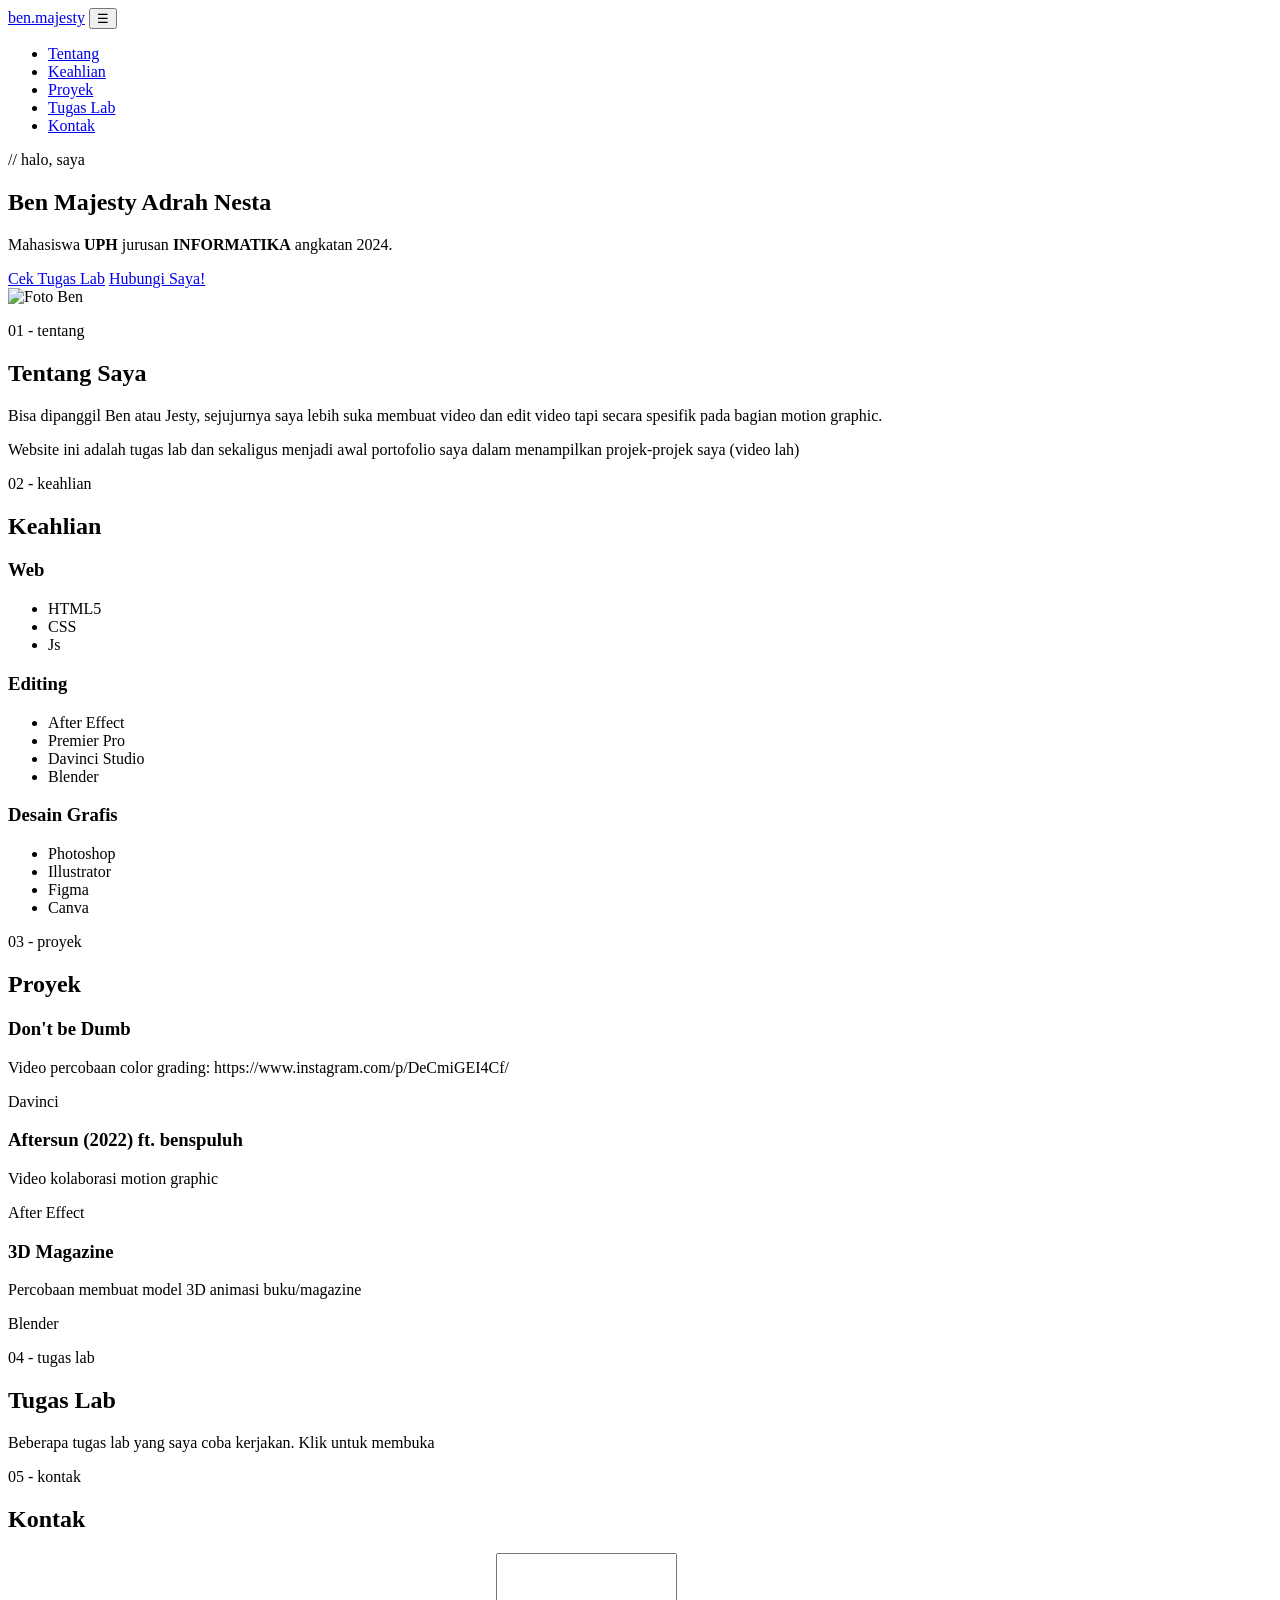
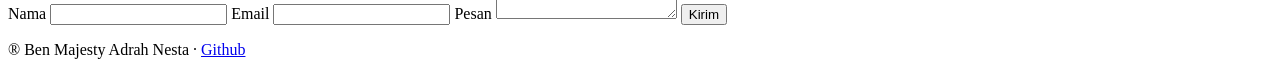
==== index.html @ 8f8f3367 "add scriptjs" ====
<!DOCTYPE html>
<html lang="id">
<head>
    <meta charset="UTF-8">
    <meta name="viewport" content="width=device-width, initial-scale=1.0">
    <title>Ben Majesty - Portofolio</title>
    <link rel="stylesheet" href"style.css">
</head>
<body>

    <header class="header">
        <a href="#beranda" class="logo">ben<span>.majesty</span></a>
        <button class="menu-btn" id="menuBtn" aria-label="Buka menu">&#9776</button>

        <nav>
            <ul class="nav-links" id="navLinks">
                <li><a href="#tentang">Tentang</a></li>
                <li><a href="#keahlian">Keahlian</a></li>
                <li><a href="#proyek">Proyek</a></li>
                <li><a href="#lab">Tugas Lab</a></li>
                <li><a href="#kontak">Kontak</a></li>
            </ul>
        </nav>
    </header>

    <main>
        <section id="beranda" class="hero">
            <div class="hero-text">
                <p class="label">// halo, saya</p>
                <h1>Ben Majesty Adrah Nesta</h1>
                <p class="tagline">
                    Mahasiswa <strong>UPH</strong> jurusan <strong>INFORMATIKA</strong> angkatan 2024.
                </p>
                <div class="hero-buttons">
                    <a href="#lab" class="btn btn-utama">Cek Tugas Lab</a>
                    <a href="#kontak" class="btn btn-garis">Hubungi Saya!</a>
                </div>
            </div>
            <img src="img/foto.jpg" alt="Foto Ben" class="hero-foto">
        </section>

        <section id="tentang" class="section">
            <p class="label">01 - tentang</p>
            <h2>Tentang Saya</h2>
            <p>
                Bisa dipanggil Ben atau Jesty, sejujurnya saya lebih suka membuat video dan edit video tapi secara spesifik pada bagian motion graphic.
            </p>
            <p>
                Website ini adalah tugas lab dan sekaligus menjadi awal portofolio saya dalam menampilkan projek-projek saya (video lah)
            </p>
        </section>

        <section id="keahlian" class="section">
            <p class="label">02 - keahlian</p>
            <h2>Keahlian</h2>
            <div class="skill-grid">
                <article class="skill-card">
                    <h3>Web</h3>
                    <ul>
                        <li>HTML5</li>
                        <li>CSS</li>
                        <li>Js</li>
                    </ul>
                </article>
                <article class="skill-card">
                    <h3>Editing</h3>
                    <ul>
                        <li>After Effect</li>
                        <li>Premier Pro</li>
                        <li>Davinci Studio</li>
                        <li>Blender</li>
                    </ul>
                </article>
                <article class="skill-card">
                    <h3>Desain Grafis</h3>
                    <ul>
                        <li>Photoshop</li>
                        <li>Illustrator</li>
                        <li>Figma</li>
                        <li>Canva</li>
                    </ul>
                </article>
        </section>

        <section id="proyek" class="section">
            <p class="label">03 - proyek</p>
            <h2>Proyek</h2>
            <div class="proyek-list">
                <article class="proyek">
                    <h3>Don't be Dumb</h3>
                    <p>Video percobaan color grading: https://www.instagram.com/p/DeCmiGEI4Cf/</p>
                    <span class="tag">Davinci</span>
                </article>
                <article>
                    <h3>Aftersun (2022) ft. benspuluh</h3>
                    <p>Video kolaborasi motion graphic</p>
                    <span class="tag">After Effect</span>
                </article>
                <article class="proyek">
                    <h3>3D Magazine</h3>
                    <p>Percobaan membuat model 3D animasi buku/magazine</p>
                    <span class="tag">Blender</span>
                </article>
            </div>
        </section>

        <section id="lab" class="section">
            <p class="label">04 - tugas lab</p>
            <h2>Tugas Lab</h2>
            <p>Beberapa tugas lab yang saya coba kerjakan. Klik untuk membuka</p>
            <div class="lab-grid" id="labGrid"></div>
        </section>

        <section id="kontak" class="section">
            <p class="label">05 - kontak</p>
            <h2>Kontak</h2>
            <form id="formKontak" class="form">
                <label for="nama">Nama</label>
                <input type="text" id="nama" required minlength="2" maxlength="30">

                <label for="email">Email</label>
                <input type="email" id="email" required>

                <label for="pesan">Pesan</label>
                <textarea id="pesan" rows="4" required></textarea>

                <button type="submit" class="btn btn-utama">Kirim</button>
                <p id="hasilForm" class="hasil-form"></p>
            </form>
        </section>
    </main>

    <footer class="footer">
        <p>® <span id="tahun"></span> Ben Majesty Adrah Nesta · 
            <a href="https://github.com/bspuluh" target="_blank">Github</a></p>
    </footer>

    <script src="script.js"></script>
</body>
</html>
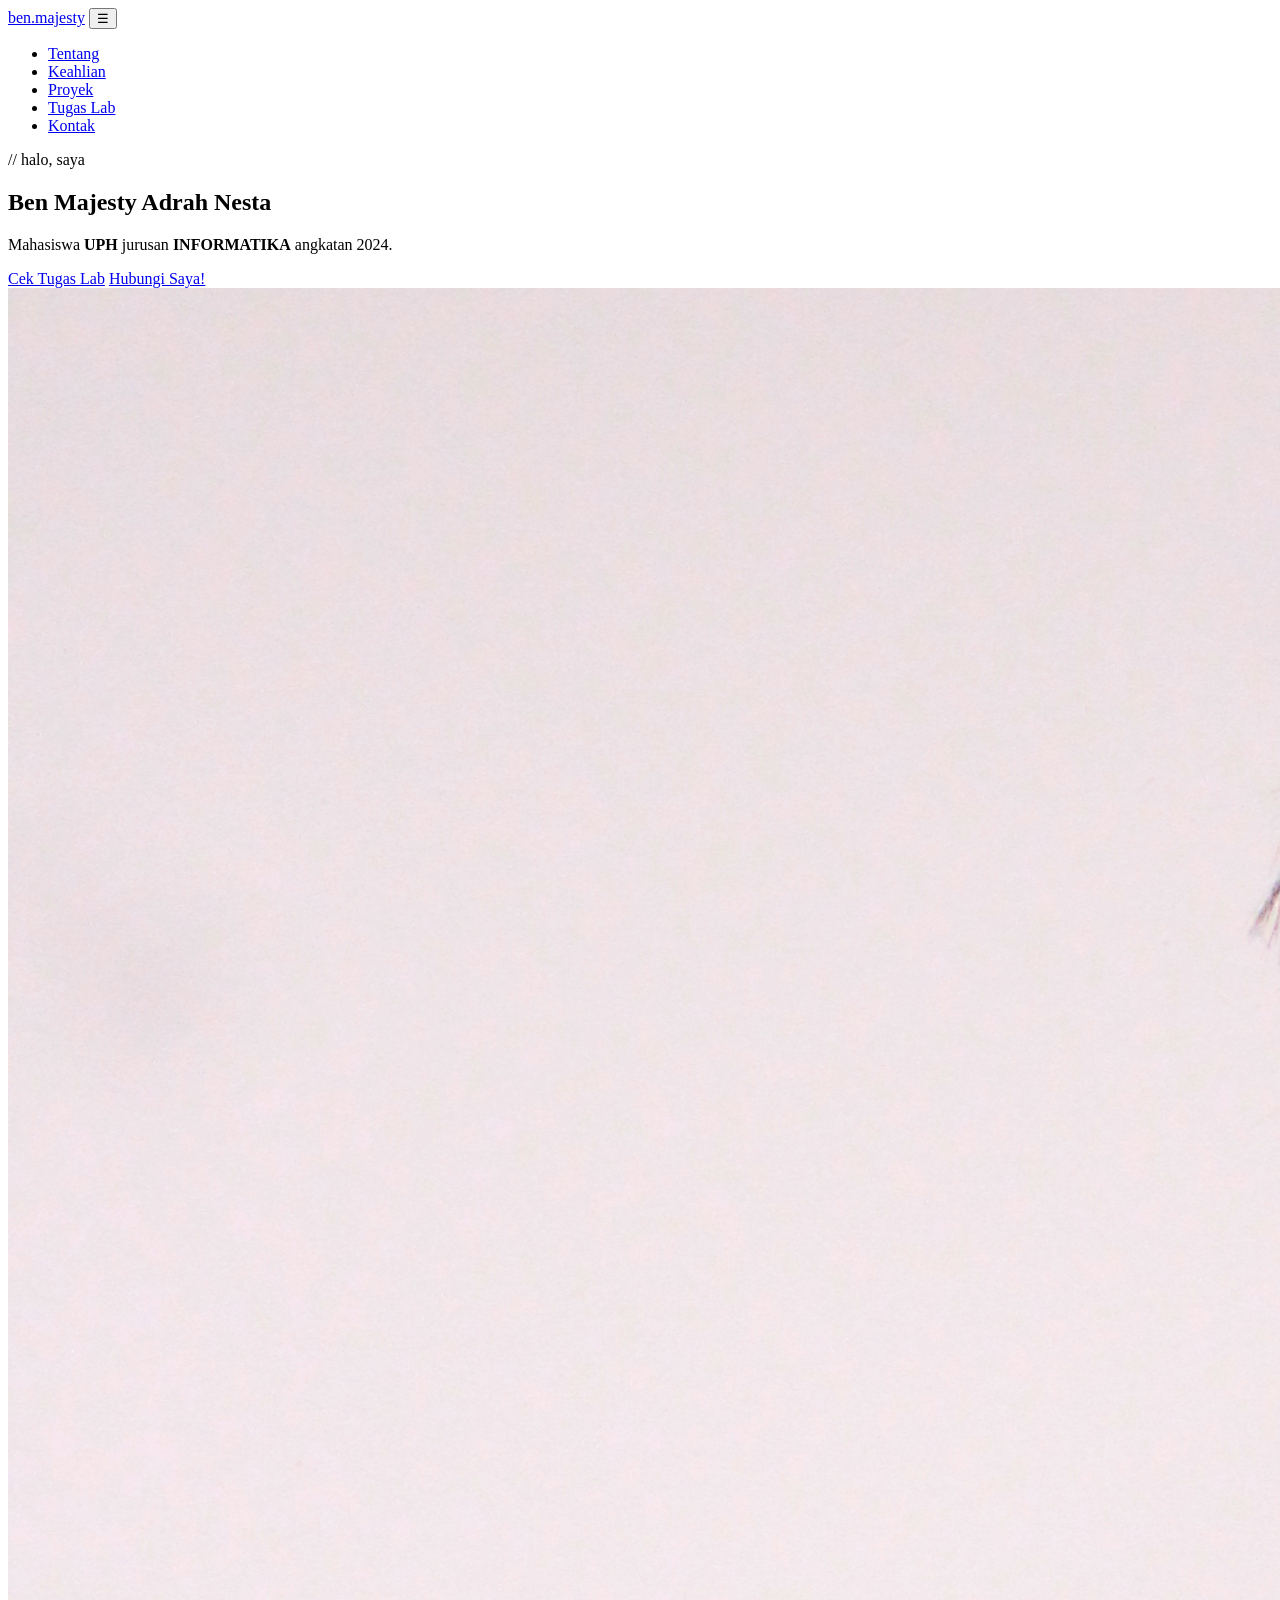
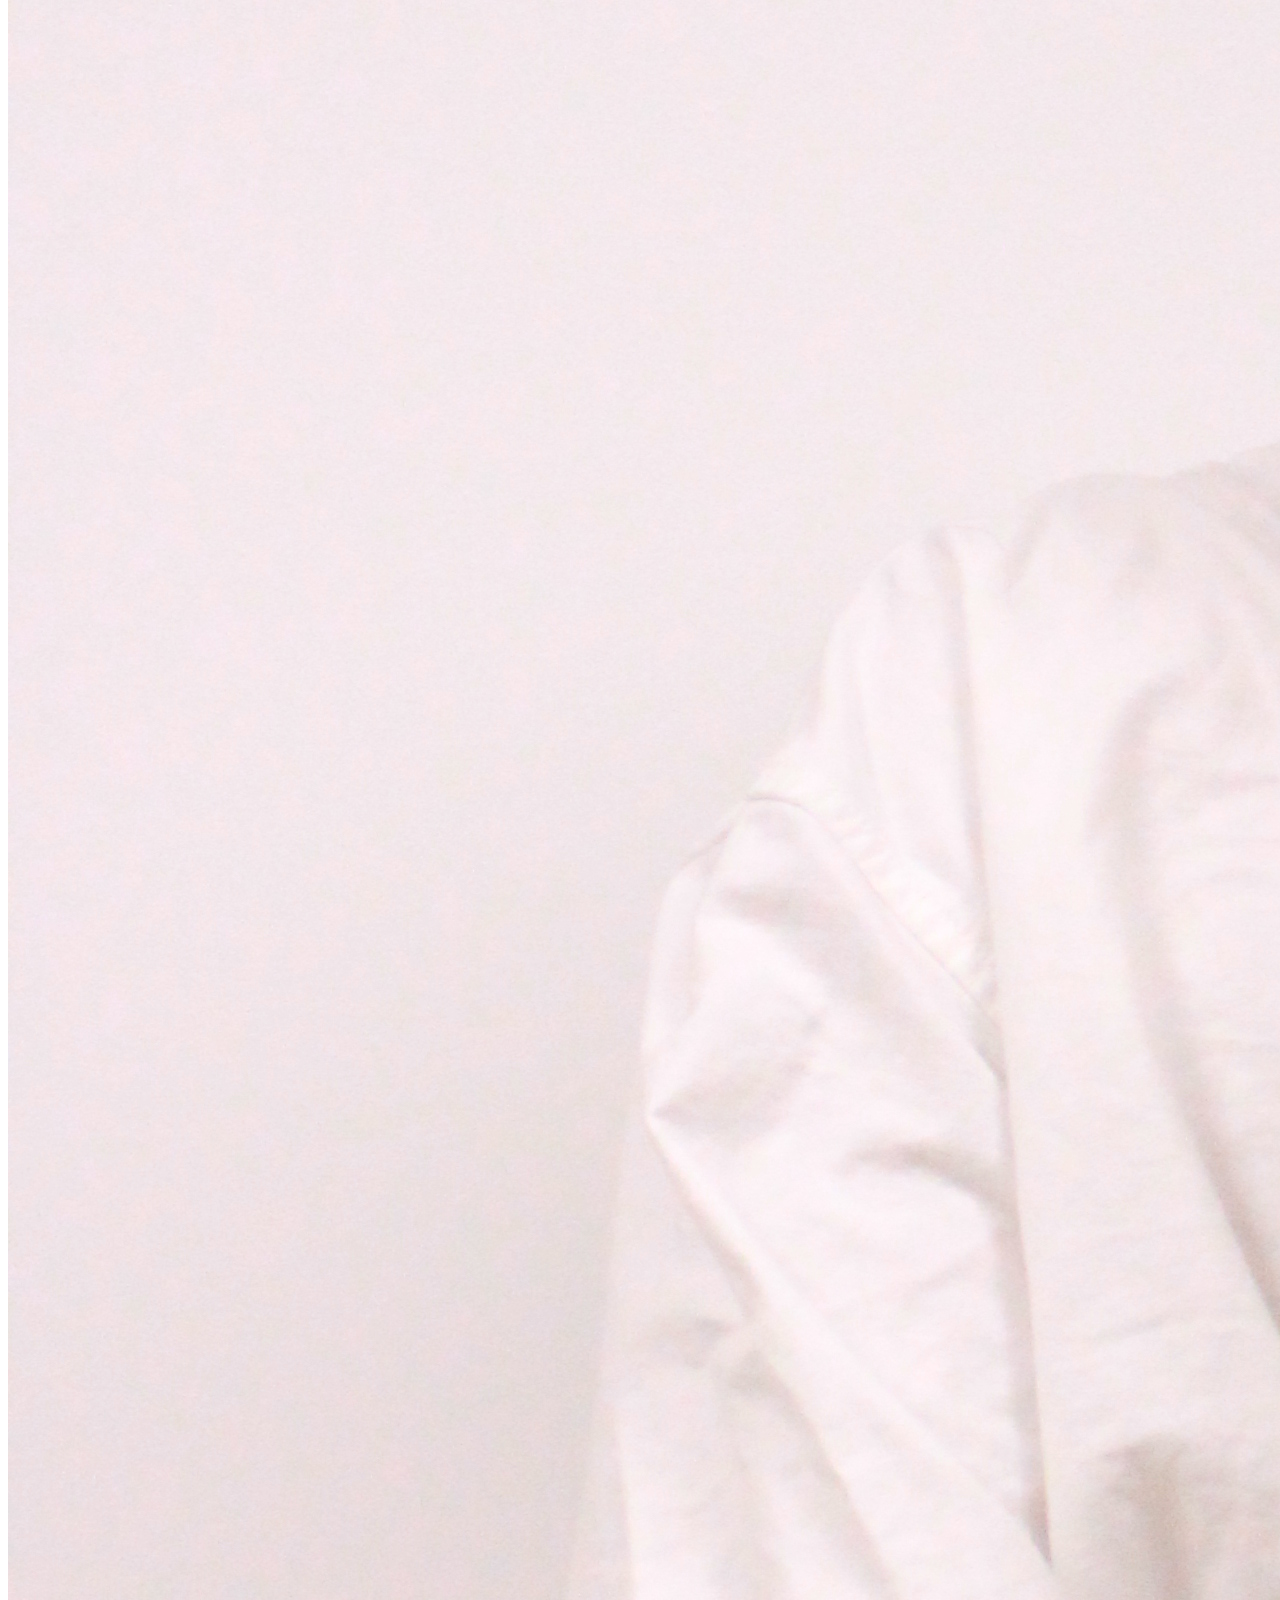
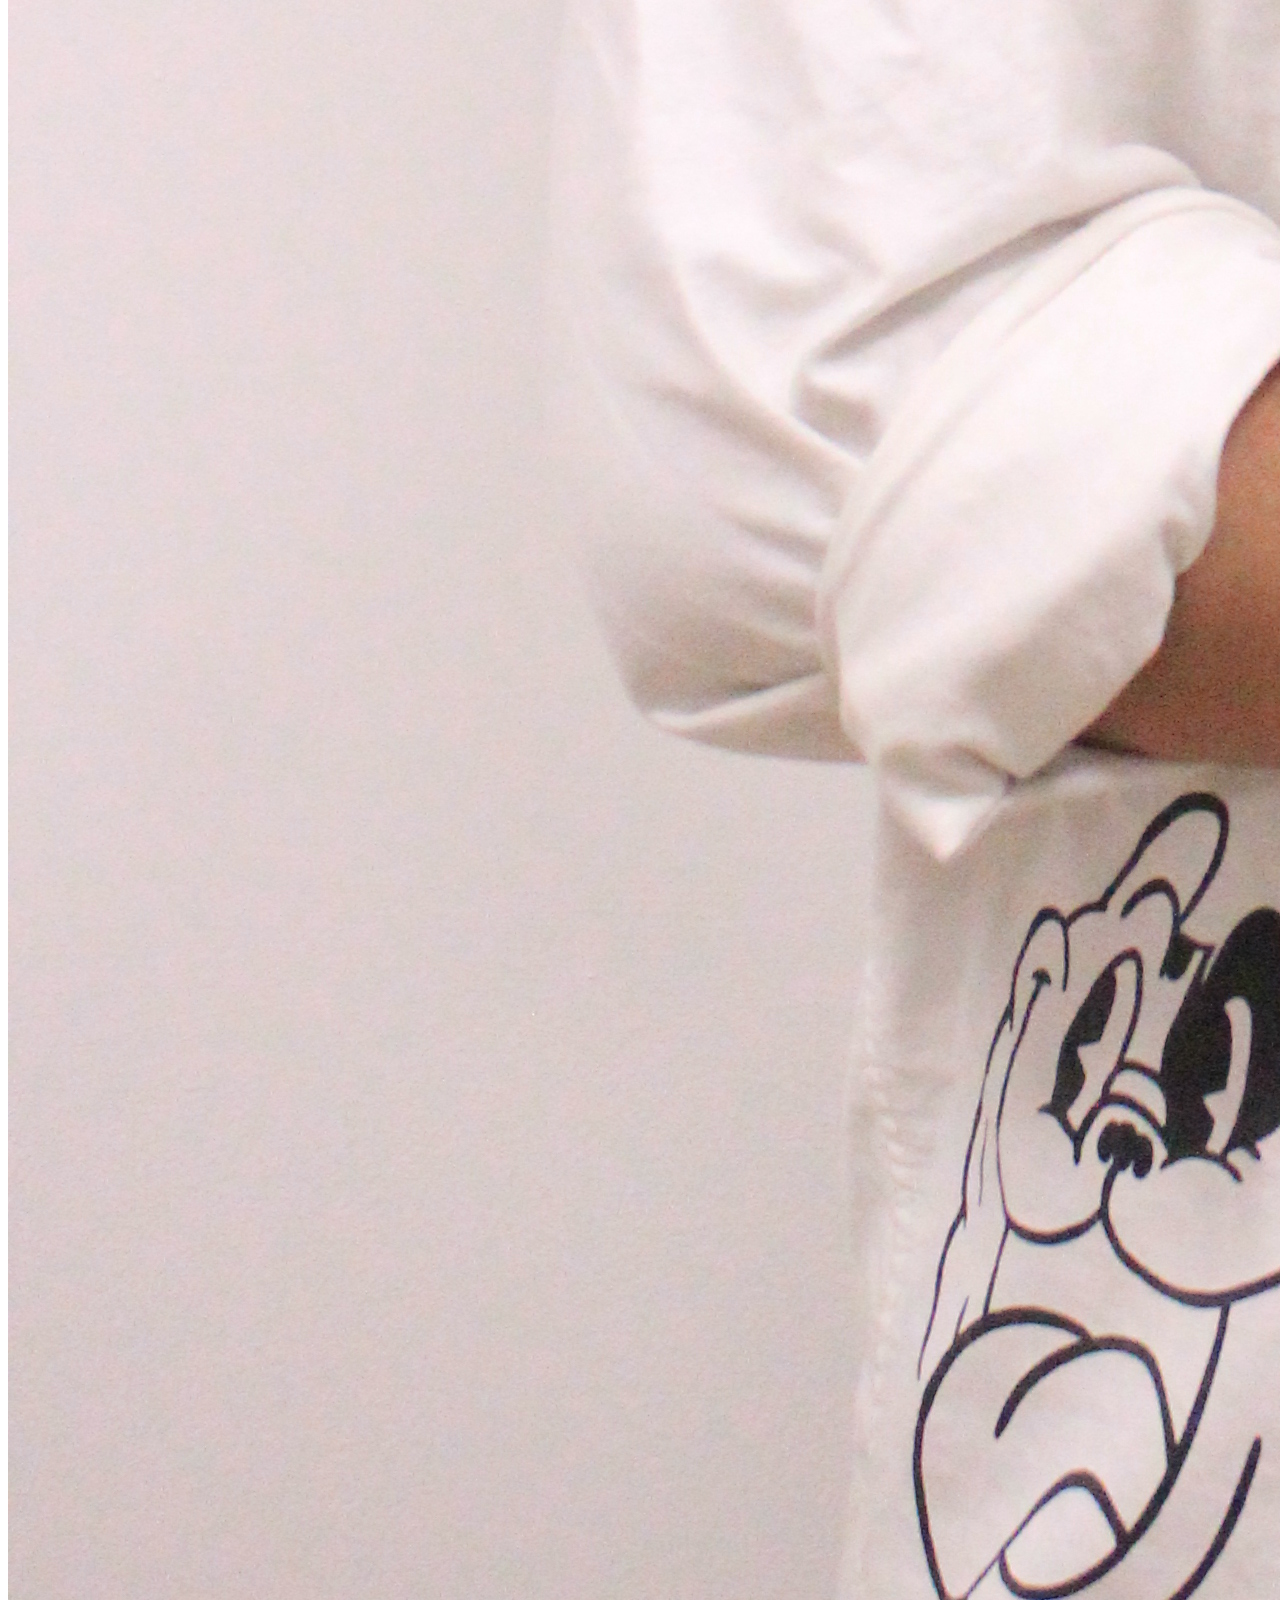
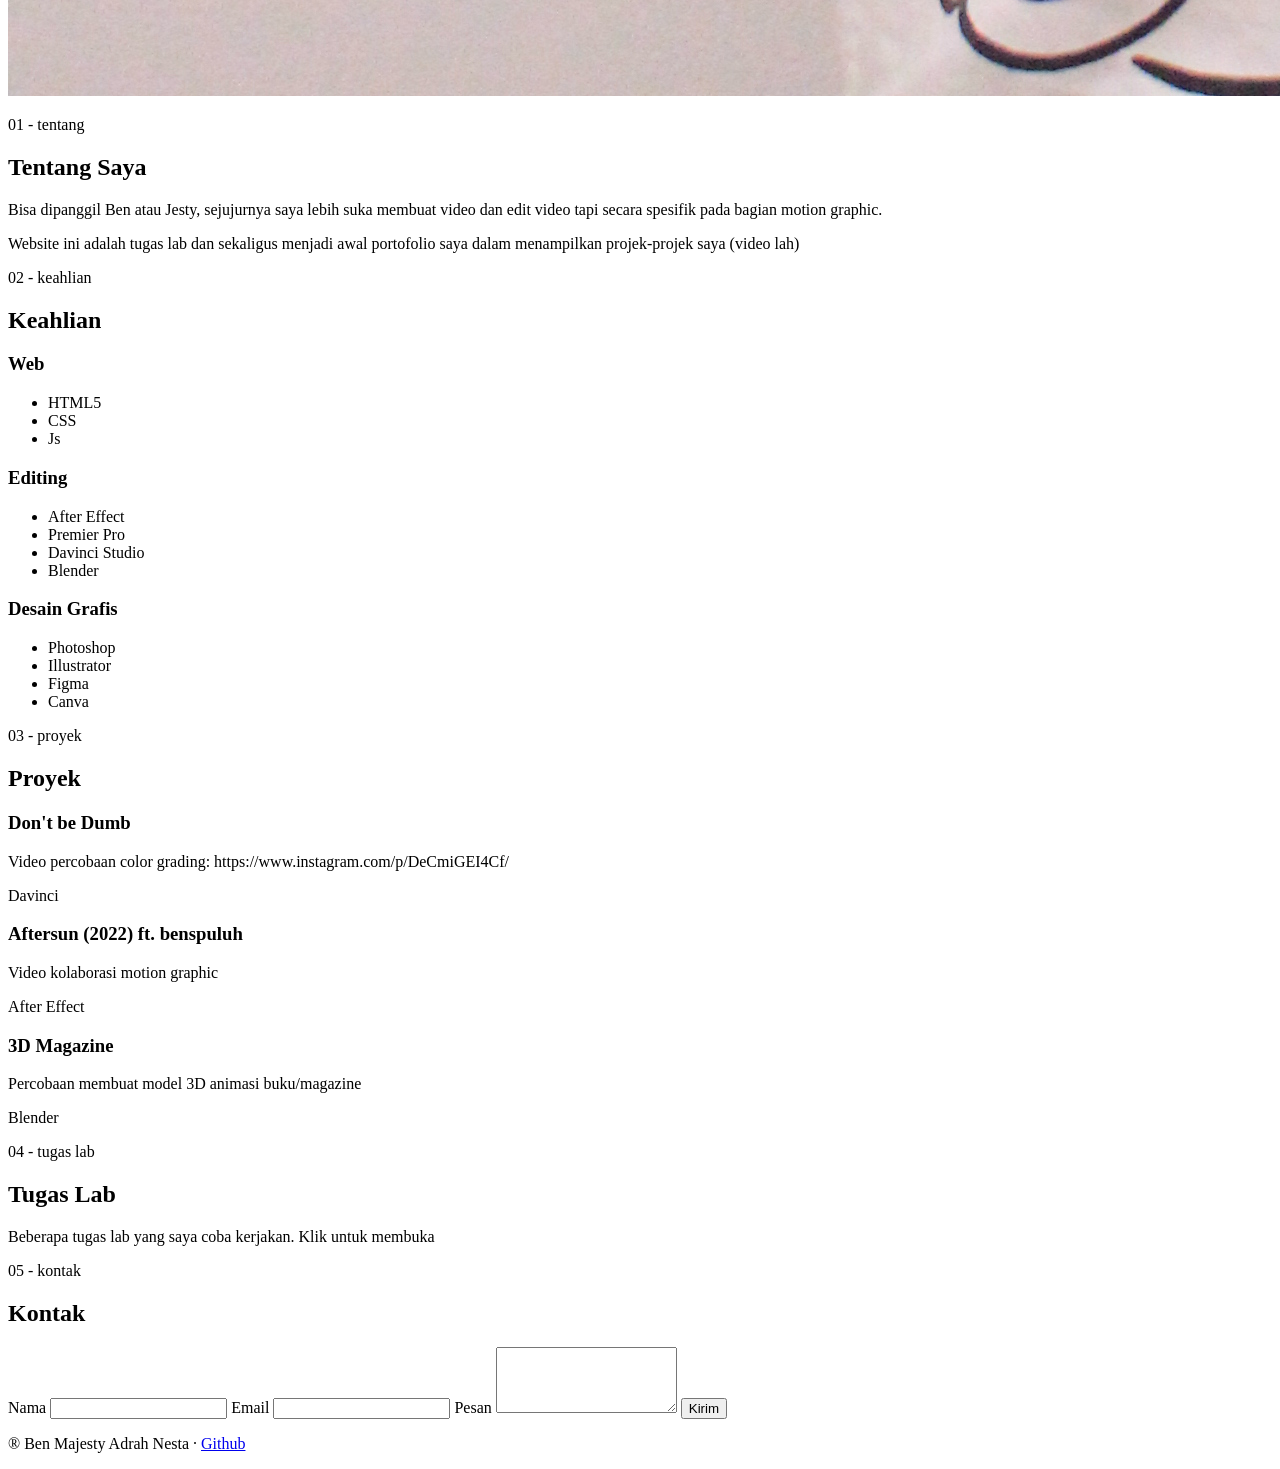
==== commit adf4903b: "add image and labs" ====
--- a/index.html
+++ b/index.html
@@ -36,7 +36,7 @@
                     <a href="#kontak" class="btn btn-garis">Hubungi Saya!</a>
                 </div>
             </div>
-            <img src="img/foto.jpg" alt="Foto Ben" class="hero-foto">
+            <img src="img/foto.JPG" alt="Foto Ben" class="hero-foto">
         </section>
 
         <section id="tentang" class="section">
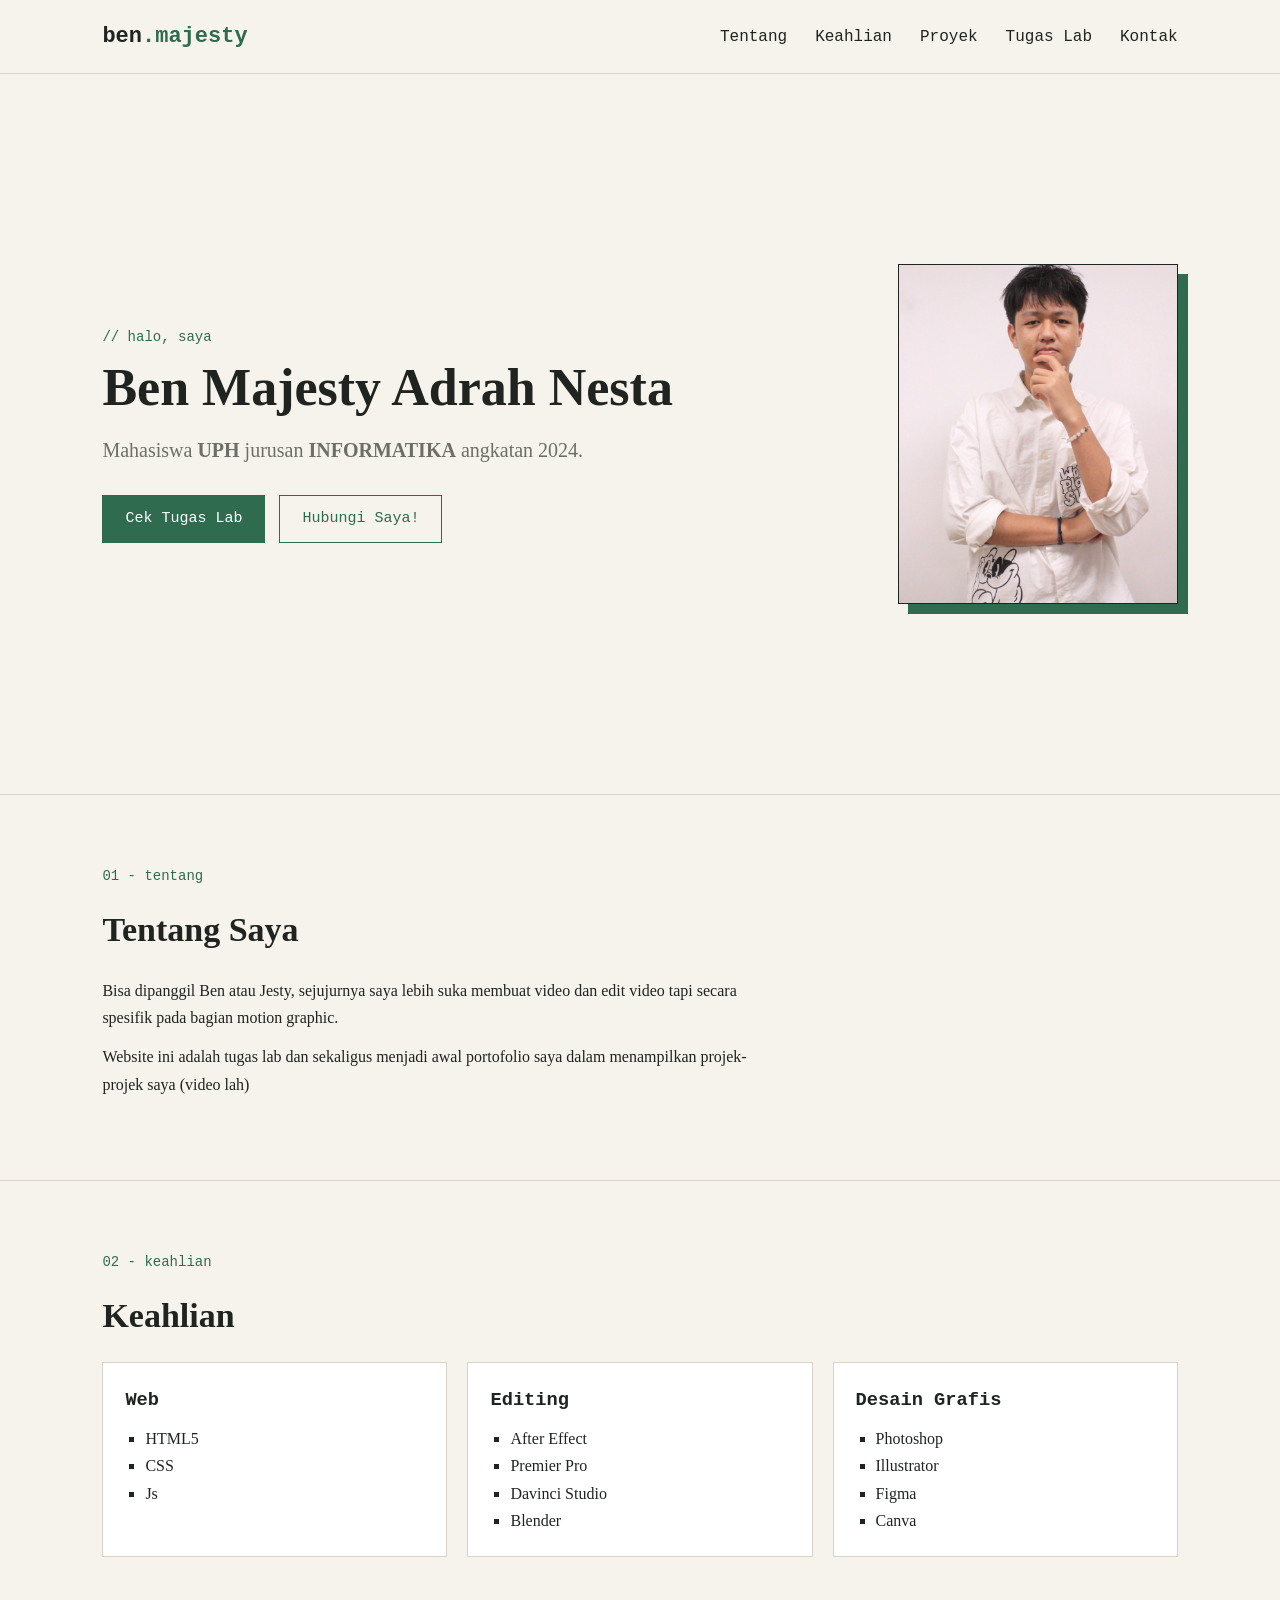
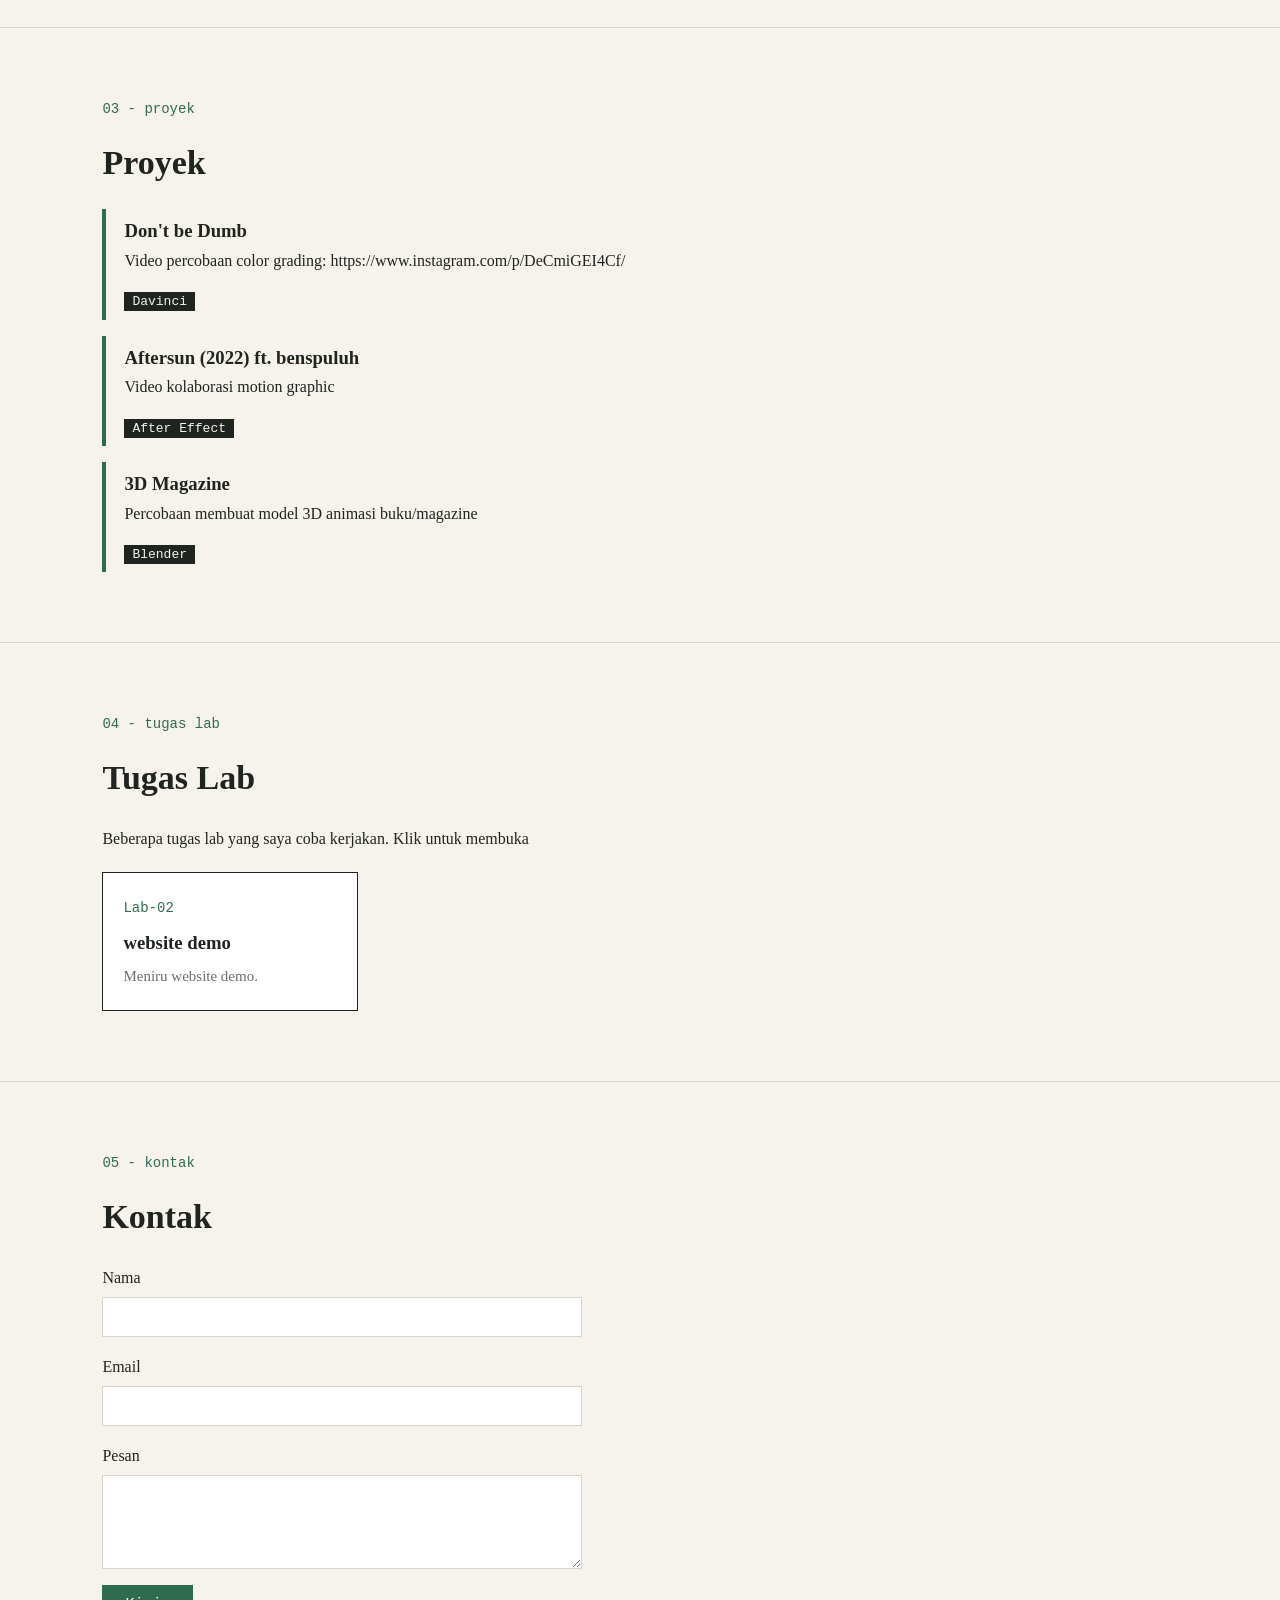
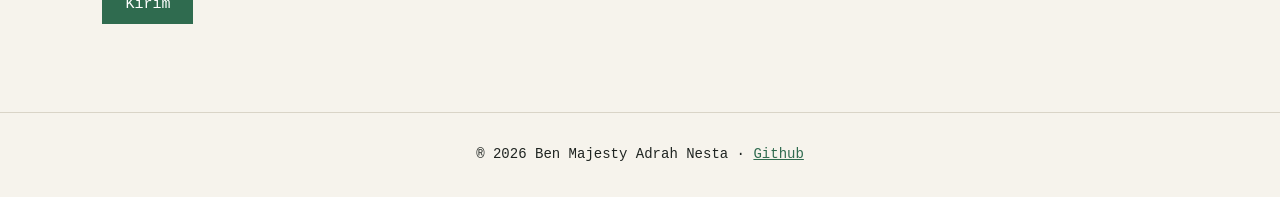
==== commit 18c0ac5b: "fixing code" ====
--- a/index.html
+++ b/index.html
@@ -4,7 +4,7 @@
     <meta charset="UTF-8">
     <meta name="viewport" content="width=device-width, initial-scale=1.0">
     <title>Ben Majesty - Portofolio</title>
-    <link rel="stylesheet" href"style.css">
+    <link rel="stylesheet" href="style.css">
 </head>
 <body>
 
@@ -91,7 +91,7 @@
                     <p>Video percobaan color grading: https://www.instagram.com/p/DeCmiGEI4Cf/</p>
                     <span class="tag">Davinci</span>
                 </article>
-                <article>
+                <article class="proyek">
                     <h3>Aftersun (2022) ft. benspuluh</h3>
                     <p>Video kolaborasi motion graphic</p>
                     <span class="tag">After Effect</span>
--- a/style.css
+++ b/style.css
@@ -0,0 +1,319 @@
+:root {
+    --kertas: #f6f3ec;
+    --tinta: #1f2421;
+    --abu: #6b6f68;
+    --aksen: #2f6b4f;
+    --garis: #d9d4c7;
+}
+
+* {
+    margin: 0;
+    padding: 0;
+    box-sizing: border-box;
+}
+
+html {
+    scroll-behavior: smooth;
+}
+
+body {
+    font-family: Georgia, "Times New Roman", serif;
+    background-color: var(--kertas);
+    color: var(--tinta);
+    line-height: 1.7;
+}
+
+a {
+    color: var(--aksen);
+}
+
+.header {
+    display: flex;
+    justify-content: space-between;
+    align-items: center;
+    padding: 18px 8%;
+    border-bottom: 1px solid var(--garis);
+    background-color: var(--kertas);
+    position: sticky;
+    top: 0;
+    z-index: 10;
+}
+
+.logo {
+    font-family: "Courier New", monospace;
+    font-size: 22px;
+    font-weight: bold;
+    color: var(--tinta);
+    text-decoration: none;
+}
+
+.logo span {
+    color: var(--aksen)
+}
+
+.nav-links {
+    display: flex;
+    gap: 28px;
+    list-style: none;
+}
+
+.nav-links a {
+    font-family: "Courier New", monospace;
+    color: var(--tinta);
+    text-decoration: none;
+}
+
+.menu-btn {
+    display: none;
+    background: none;
+    border: 1px solid var(--tinta);
+    font-size: 20px;
+    padding: 2px 10px;
+    cursor: pointer;
+}
+
+.hero {
+    display: flex;
+    align-items: center;
+    justify-content: space-between;
+    gap: 40px;
+    padding: 80px 8%;
+    min-height: 80vh;
+}
+
+.hero h1 {
+    font-size: 52px;
+    line-height: 1.15;
+    margin: 8px 0 16px;
+}
+
+.tagline {
+    font-size: 20px;
+    color: var(--abu);
+    max-width: 520px;
+}
+
+.hero-foto {
+    width: 280px;
+    height: 340px;
+    object-fit: cover;  
+    border: 1px solid var(--tinta);
+    box-shadow: 10px 10px 0 var(--aksen); 
+    background-color: var(--garis); 
+}
+
+.hero-buttons {
+    display: flex;
+    gap: 14px;
+    margin-top: 28px;
+}
+
+.btn {
+    display: inline-block;
+    padding: 10px 22px;
+    font-family: "Courier New", monospace;
+    font-size: 15px;
+    text-decoration: none;
+    border: 1px solid var(--aksen);
+    cursor: pointer;
+}
+
+.btn-utama {
+    background-color: var(--aksen);
+    color: white;
+}
+
+.btn-garis {
+    background-color: transparent;
+    color: var(--aksen);
+}
+
+.btn:hover {
+    opacity: 0.8;
+}
+
+.section {
+    padding: 70px 8%;
+    border-top: 1px solid var(--garis);
+}
+
+.section h2 {
+    font-size: 34px;
+    margin-bottom: 18px;
+}
+
+.section p {
+    max-width: 680px;
+    margin-bottom: 12px;
+}
+
+.label {
+    font-family: "Courier New", monospace;
+    color: var(--aksen);
+    font-size: 14px;
+}
+
+.skill-grid {
+    display: grid;
+    grid-template-columns: repeat(3, 1fr); 
+    gap: 20px;
+}
+
+.skill-card {
+    border: 1px solid var(--garis);
+    padding: 22px;
+    background-color: white;
+}
+
+.skill-card h3 {
+    font-family: "Courier New", monospace;
+    margin-bottom: 8px;
+}
+
+.skill-card ul {
+    list-style: square;
+    padding-left: 20px;
+}
+
+.proyek-list {
+    display: flex;
+    flex-direction: column; 
+    gap: 16px;
+}
+
+.proyek {
+    border-left: 4px solid var(--aksen);
+    padding: 6px 0 6px 18px;
+}
+
+.tag {
+    font-family: "Courier New", monospace;
+    font-size: 13px;
+    background-color: var(--tinta);
+    color: var(--kertas);
+    padding: 2px 8px;
+}
+
+.lab-grid {
+    display: grid;
+    grid-template-columns: repeat(auto-fill, minmax(220px, 1fr));
+    gap: 18px;
+    margin-top: 20px;
+}
+
+.lab-card {
+    display: block;
+    border: 1px solid var(--tinta);
+    padding: 20px;
+    background-color: white;
+    color: var(--tinta);
+    text-decoration: none;
+    transition: transform 0.2s; 
+}
+
+.lab-card:hover {
+    transform: translate(-4px, -4px);
+    box-shadow: 4px 4px 0 var(--aksen);
+}
+
+.lab-card .nomor {
+    font-family: "Courier New", monospace;
+    color: var(--aksen);
+    font-size: 14px;
+}
+
+.lab-card h3 {
+    margin: 6px 0;
+}
+
+.lab-card p {
+    font-size: 15px;
+    color: var(--abu);
+    margin: 0;
+}
+
+.form {
+    display: flex;
+    flex-direction: column;
+    max-width: 480px;
+    gap: 6px;
+}
+
+.form input,
+.form textarea {
+    font-family: inherit;
+    font-size: 16px;
+    padding: 10px;
+    border: 1px solid var(--garis);
+    background-color: white;
+    margin-bottom: 10px;
+}
+
+.form input:focus,
+.form textarea:focus {
+    outline: 2px solid var(--aksen);
+}
+
+.form button {
+    align-self: flex-start;
+}
+
+.hasil-form {
+    font-family: "Courier New", monospace;
+    color: var(--aksen);
+}
+
+.footer {
+    text-align: center;
+    padding: 30px;
+    border-top: 1px solid var(--garis);
+    font-family: "Courier New", monospace;
+    font-size: 14px;
+}
+
+@media (max-width: 768px) {
+    .menu-btn {
+        display: block;
+        margin-left: auto; 
+    }
+
+    .nav-links {
+        display: none;            
+        position: absolute;
+        top: 100%;
+        left: 0;
+        right: 0;
+        flex-direction: column;
+        gap: 0;
+        background-color: var(--kertas);
+        border-bottom: 1px solid var(--garis);
+    }
+
+    .nav-links a {
+        display: block;
+        padding: 12px 8%;
+    }
+
+    .nav-links.buka {
+        display: flex;
+    }
+
+    .hero {
+        flex-direction: column-reverse; 
+        padding-top: 40px;
+        text-align: center;
+    }
+
+    .hero h1 {
+        font-size: 36px;
+    }
+
+    .hero-buttons {
+        justify-content: center;
+        flex-wrap: wrap;
+    }
+
+    .skill-grid {
+        grid-template-columns: 1fr; 
+    }
+}
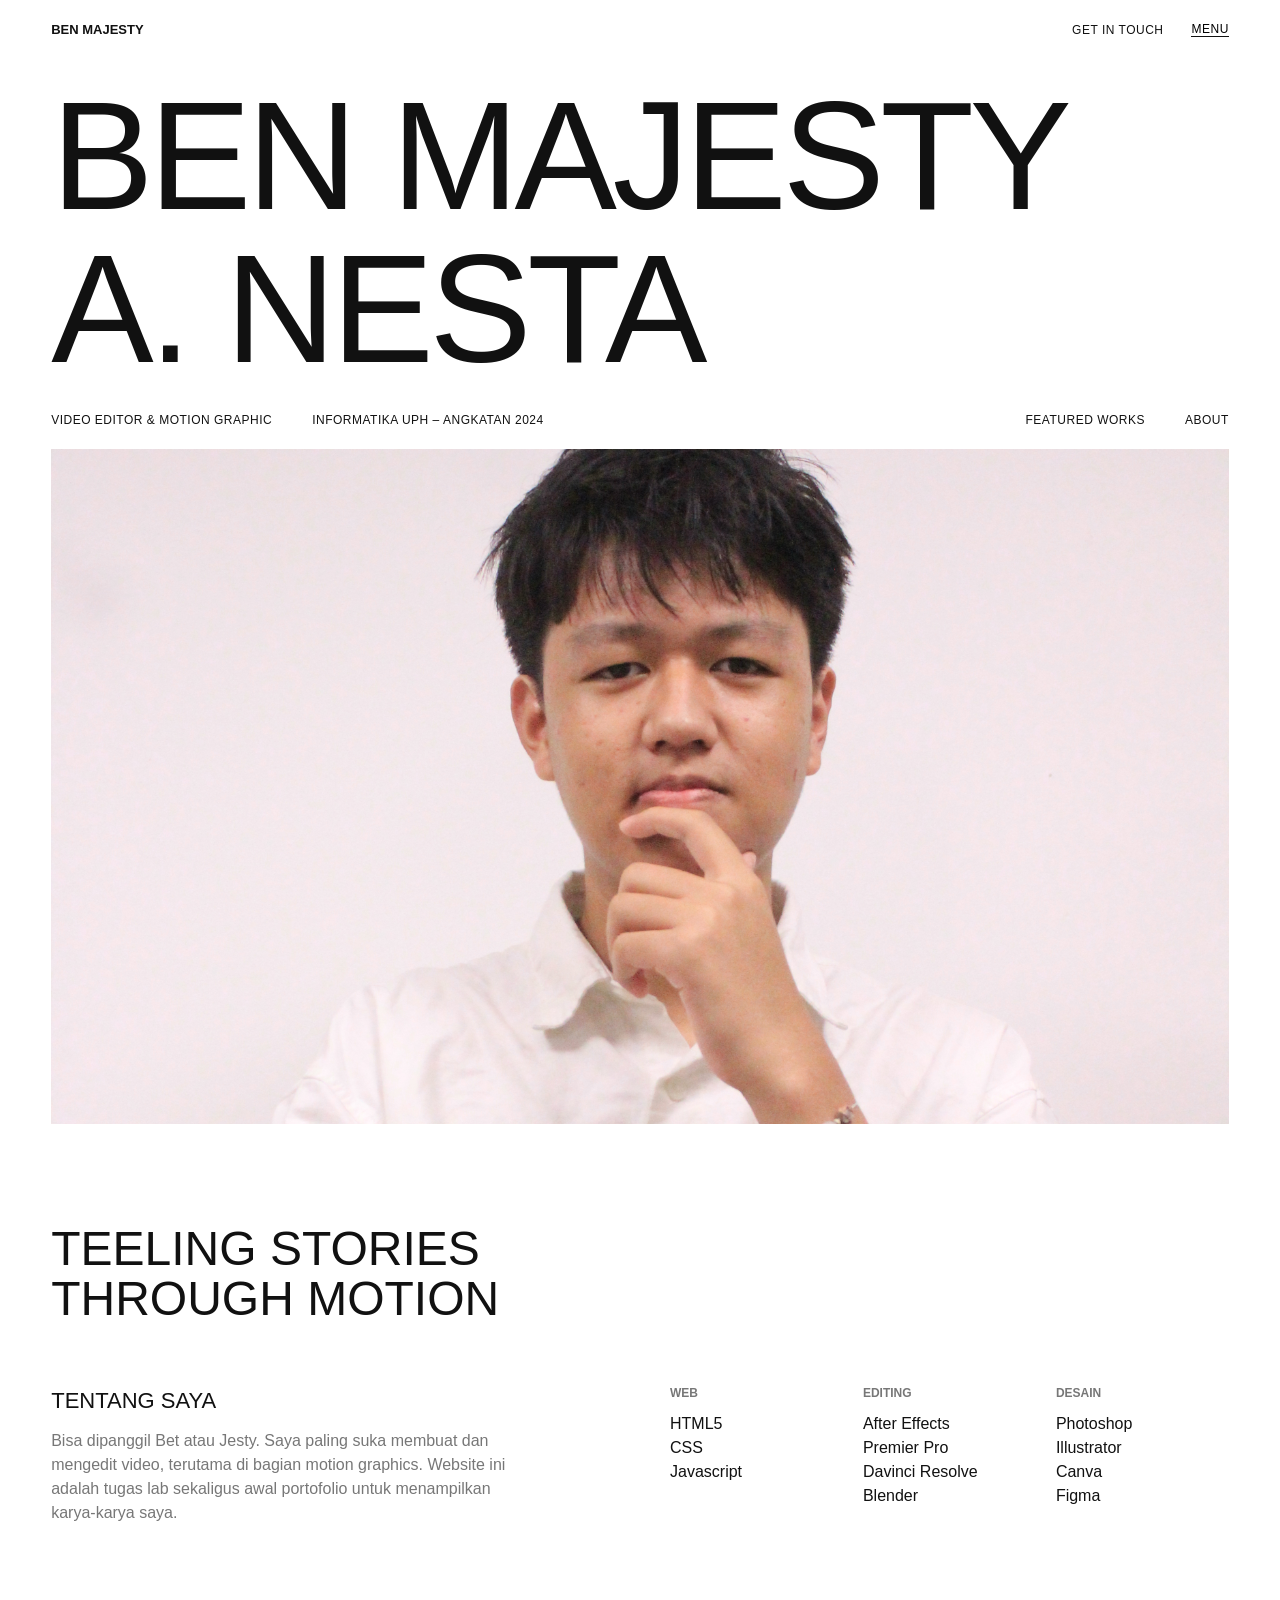
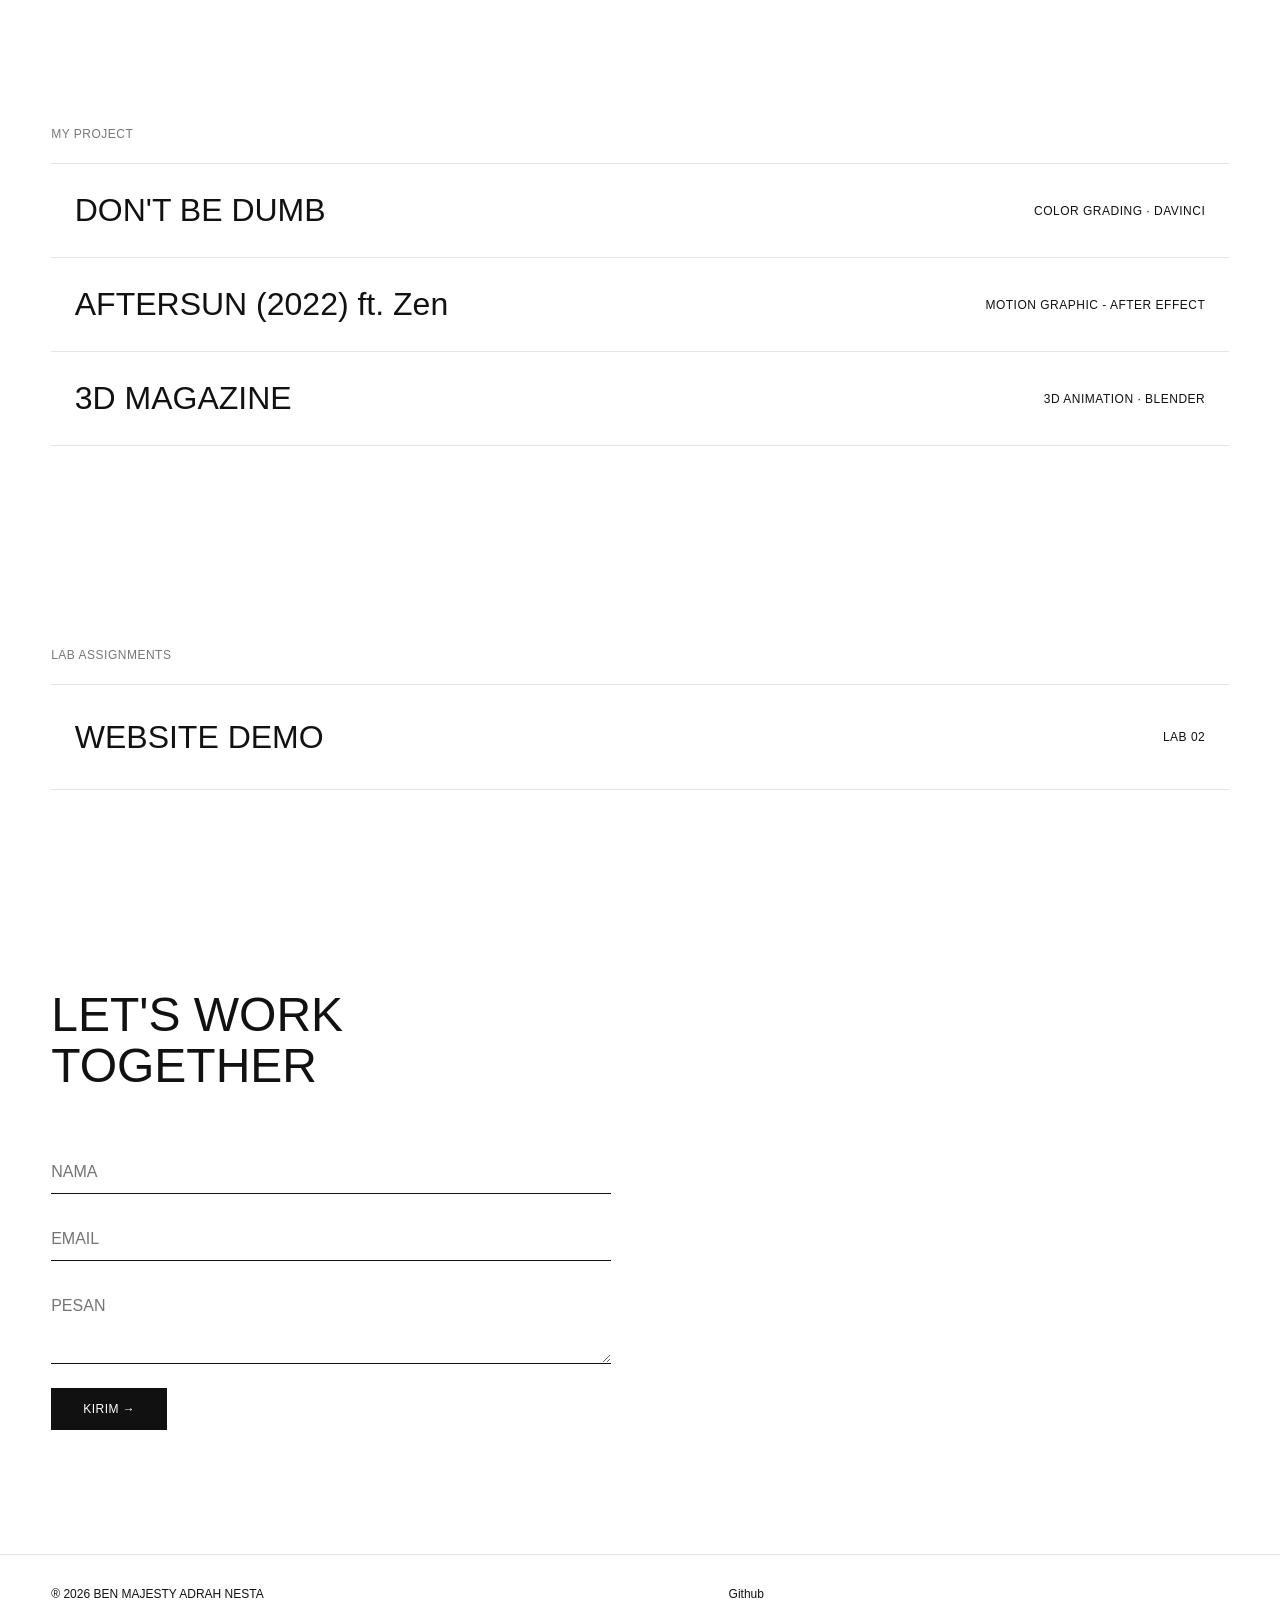
==== commit 1549e821: "ui change, add video" ====
--- a/index.html
+++ b/index.html
@@ -9,129 +9,136 @@
 <body>
 
     <header class="header">
-        <a href="#beranda" class="logo">ben<span>.majesty</span></a>
-        <button class="menu-btn" id="menuBtn" aria-label="Buka menu">&#9776</button>
+        <a href="#beranda" class="logo">BEN MAJESTY</a>
+        <div class="header-kanan">
+            <a href="#kontak" class="link-kecil">GET IN TOUCH</a>
+            <button class="menu-btn" id="menuBtn">MENU</button>
+        </div>
+    </header>
 
-        <nav>
+    <nav class="menu-overlay" id="navLinks">
             <ul class="nav-links" id="navLinks">
-                <li><a href="#tentang">Tentang</a></li>
-                <li><a href="#keahlian">Keahlian</a></li>
-                <li><a href="#proyek">Proyek</a></li>
-                <li><a href="#lab">Tugas Lab</a></li>
-                <li><a href="#kontak">Kontak</a></li>
+                <li><a href="#beranda"><span>01</span>HOME</a></li>
+                <li><a href="#tentang"><span>02</span>ABOUT</a></li>
+                <li><a href="#proyek"><span>03</span>WORKS</a></li>
+                <li><a href="#lab"><span>04</span>LAB</a></li>
+                <li><a href="#kontak"><span>05</span>CONTACT</a></li>
             </ul>
-        </nav>
-    </header>
+    </nav>
 
     <main>
         <section id="beranda" class="hero">
-            <div class="hero-text">
-                <p class="label">// halo, saya</p>
-                <h1>Ben Majesty Adrah Nesta</h1>
-                <p class="tagline">
-                    Mahasiswa <strong>UPH</strong> jurusan <strong>INFORMATIKA</strong> angkatan 2024.
-                </p>
-                <div class="hero-buttons">
-                    <a href="#lab" class="btn btn-utama">Cek Tugas Lab</a>
-                    <a href="#kontak" class="btn btn-garis">Hubungi Saya!</a>
-                </div>
+            <h1>BEN MAJESTY A. NESTA</h1>
+            <div class="hero-info">
+                    <p>VIDEO EDITOR &amp; MOTION GRAPHIC</p>
+                    <p>INFORMATIKA UPH – ANGKATAN 2024</p>
+                    <a href="#proyek">FEATURED WORKS</a>
+                    <a href="#tentang">ABOUT</a>
             </div>
             <img src="img/foto.JPG" alt="Foto Ben" class="hero-foto">
         </section>
 
         <section id="tentang" class="section">
-            <p class="label">01 - tentang</p>
-            <h2>Tentang Saya</h2>
-            <p>
-                Bisa dipanggil Ben atau Jesty, sejujurnya saya lebih suka membuat video dan edit video tapi secara spesifik pada bagian motion graphic.
-            </p>
-            <p>
-                Website ini adalah tugas lab dan sekaligus menjadi awal portofolio saya dalam menampilkan projek-projek saya (video lah)
-            </p>
-        </section>
-
-        <section id="keahlian" class="section">
-            <p class="label">02 - keahlian</p>
-            <h2>Keahlian</h2>
-            <div class="skill-grid">
-                <article class="skill-card">
-                    <h3>Web</h3>
-                    <ul>
+            <h2 class="judul-besar">TEELING STORIES<br> THROUGH MOTION</h2>
+            <div class="tentang-isi">
+                <div class="tentang-teks">
+                    <h3>TENTANG SAYA</h3>
+                    <p>
+                        Bisa dipanggil Bet atau Jesty. Saya paling suka membuat dan mengedit video,
+                        terutama di bagian motion graphics. Website ini adalah tugas lab sekaligus
+                        awal portofolio untuk menampilkan karya-karya saya.
+                    </p>
+                </div>
+                <div class="skill-grid">
+                    <div>
+                        <h4>WEB</h4>
+                        <ul>
                         <li>HTML5</li>
                         <li>CSS</li>
-                        <li>Js</li>
-                    </ul>
-                </article>
-                <article class="skill-card">
-                    <h3>Editing</h3>
-                    <ul>
-                        <li>After Effect</li>
+                        <li>Javascript</li>
+                        </ul>
+                    </div>
+                    <div>
+                        <h4>EDITING</h4>
+                        <ul>
+                        <li>After Effects</li>
                         <li>Premier Pro</li>
-                        <li>Davinci Studio</li>
+                        <li>Davinci Resolve</li>
                         <li>Blender</li>
-                    </ul>
-                </article>
-                <article class="skill-card">
-                    <h3>Desain Grafis</h3>
+                        </ul>
+                    </div>
+                    <div>
+                    <h4>DESAIN</h4>
                     <ul>
                         <li>Photoshop</li>
                         <li>Illustrator</li>
+                        <li>Canva</li>
                         <li>Figma</li>
-                        <li>Canva</li>
                     </ul>
-                </article>
-        </section>
+                </div>
+            </div>
+        </div>
+    </section>
 
-        <section id="proyek" class="section">
-            <p class="label">03 - proyek</p>
-            <h2>Proyek</h2>
-            <div class="proyek-list">
-                <article class="proyek">
-                    <h3>Don't be Dumb</h3>
-                    <p>Video percobaan color grading: https://www.instagram.com/p/DeCmiGEI4Cf/</p>
-                    <span class="tag">Davinci</span>
-                </article>
-                <article class="proyek">
-                    <h3>Aftersun (2022) ft. benspuluh</h3>
-                    <p>Video kolaborasi motion graphic</p>
-                    <span class="tag">After Effect</span>
-                </article>
-                <article class="proyek">
-                    <h3>3D Magazine</h3>
-                    <p>Percobaan membuat model 3D animasi buku/magazine</p>
-                    <span class="tag">Blender</span>
-                </article>
-            </div>
-        </section>
+    <section id="proyek" class="section">
+        <p class="label">MY PROJECT</p>
+
+        <div class="proyek-list">
+            <article class="proyek-item">
+                <button class="proyek-row">
+                        <span class="proyek-nama">DON'T BE DUMB</span>
+                        <span class="proyek-tag">COLOR GRADING · DAVINCI</span>
+                    </button>
+                <div class="proyek-video">
+                    <video src="video/dont-be-dumb.mp4" controls></video>
+                    <p>Video percobaan color grading</p>
+                </div>
+            </article>
+
+            <article class="proyek-item">
+                <button class="proyek-row">
+                        <span class="proyek-nama">AFTERSUN (2022) ft. Zen</span>
+                        <span class="proyek-tag">MOTION GRAPHIC - AFTER EFFECT</span>
+                    </button>
+                <div class="proyek-video">
+                    <video src="video/aftersun.mp4" controls></video>
+                    <p>Video kolaborasi motion graphic ft. zen</p>
+                </div>
+            </article>
+
+            <article class="proyek-item">
+                <button class="proyek-row">
+                    <span class="proyek-nama">3D MAGAZINE</span>
+                    <span class="proyek-tag">3D ANIMATION · BLENDER</span>
+                </button>
+                <div class="proyek-video">
+                    <video src="video/3d-magazine.mp4" controls></video>
+                    <p>Percobaan membuat model 3D animasi buku/majalah.</p>
+                </div>
+            </article>
+        </div>
+    </section>
+
 
         <section id="lab" class="section">
-            <p class="label">04 - tugas lab</p>
-            <h2>Tugas Lab</h2>
-            <p>Beberapa tugas lab yang saya coba kerjakan. Klik untuk membuka</p>
-            <div class="lab-grid" id="labGrid"></div>
+            <p class="label">LAB ASSIGNMENTS</p>
+            <div class="proyek-list" id="labGrid"></div>
         </section>
 
         <section id="kontak" class="section">
-            <p class="label">05 - kontak</p>
-            <h2>Kontak</h2>
+            <h2 class="judul-besar">LET'S WORK<br>TOGETHER</h2>
             <form id="formKontak" class="form">
-                <label for="nama">Nama</label>
-                <input type="text" id="nama" required minlength="2" maxlength="30">
-
-                <label for="email">Email</label>
-                <input type="email" id="email" required>
-
-                <label for="pesan">Pesan</label>
-                <textarea id="pesan" rows="4" required></textarea>
-
-                <button type="submit" class="btn btn-utama">Kirim</button>
+                <input type="text" id="nama" placeholder="NAMA" required minlength="2" maxlength="30">
+                <input type="email" id="email" placeholder="EMAIL" required>
+                <textarea id="pesan" rows="3" placeholder="PESAN" required></textarea>
+                <button type="submit" class="btn">KIRIM →</button>
                 <p id="hasilForm" class="hasil-form"></p>
             </form>
         </section>
     </main>
 
     <footer class="footer">
-        <p>® <span id="tahun"></span> Ben Majesty Adrah Nesta · 
+        <p>® <span id="tahun"></span> BEN MAJESTY ADRAH NESTA</p>
             <a href="https://github.com/bspuluh" target="_blank">Github</a></p>
     </footer>
 
--- a/style.css
+++ b/style.css
@@ -1,9 +1,8 @@
 :root {
-    --kertas: #f6f3ec;
-    --tinta: #1f2421;
-    --abu: #6b6f68;
-    --aksen: #2f6b4f;
-    --garis: #d9d4c7;
+    --putih: #ffffff;
+    --hitam: #111111;
+    --abu: #777777;
+    --garis: #e5e5e5;
 }
 
 * {
@@ -17,303 +16,323 @@
 }
 
 body {
-    font-family: Georgia, "Times New Roman", serif;
-    background-color: var(--kertas);
-    color: var(--tinta);
-    line-height: 1.7;
+    font-family: "Helvetica Neue", Helvetica, Arial, sans-serif;
+    background-color: var(--putih);
+    color: var(--hitam);
+    line-height: 1.5;
 }
 
 a {
-    color: var(--aksen);
+    color: var(--hitam);
+    text-decoration: none;
+}
+
+.link-kecil,
+.label,
+.hero-info p,
+.hero-info a,
+.proyek-tag {
+    font-size: 12px;
+    letter-spacing: 0.5px;
+    text-transform: uppercase;
 }
 
 .header {
     display: flex;
     justify-content: space-between;
     align-items: center;
-    padding: 18px 8%;
-    border-bottom: 1px solid var(--garis);
-    background-color: var(--kertas);
+    padding: 20px 4%;
     position: sticky;
     top: 0;
+    background-color: var(--putih);
+    z-index: 20;
+}
+
+.logo {
+    font-size: 13px;
+    font-weight: bold;
+}
+
+.header-kanan {
+    display: flex;
+    align-items: center;
+    gap: 28px;
+}
+
+.menu-btn {
+    background: none;
+    border: none;
+    font-family: inherit;
+    font-size: 12px;
+    letter-spacing: 0.5px;
+    cursor: pointer;
+    border-bottom: 1px solid var(--hitam);
+}
+
+.menu-overlay {
+    display: none;            
+    position: fixed;         
+    top: 0;
+    left: 0;
+    width: 100%;
+    height: 100vh;
+    background-color: var(--putih);
     z-index: 10;
-}
-
-.logo {
-    font-family: "Courier New", monospace;
+    align-items: center;
+    padding: 0 4%;
+}
+
+.menu-overlay.buka {
+    display: flex;
+}
+
+.nav-links {
+    list-style: none;
+}
+
+.nav-links a {
+    font-size: 64px;
+    font-weight: 500;
+    line-height: 1.15;
+}
+
+.nav-links a span {
+    font-size: 64px;
+    color: var(--garis);     
+    display: inline-block;
+    width: 1.5em;            
+}
+
+.nav-links a:hover {
+    color: var(--abu);
+}
+
+.hero {
+    padding: 20px 4% 0;
+}
+
+.hero h1 {
+    font-size: 12vw;         
+    font-weight: 500;
+    line-height: 1;
+    letter-spacing: -0.03em;
+}
+
+.hero-info {
+    display: flex;
+    gap: 40px;
+    margin: 24px 0 20px;
+}
+
+.hero-info a:first-of-type {
+    margin-left: auto;
+}
+
+.hero-foto {
+    width: 100%;
+    height: 75vh;
+    object-fit: cover;        
+    object-position: center 10%;   
+    display: block;
+}
+
+.section {
+    padding: 100px 4%;
+}
+
+.label {
+    color: var(--abu);
+    margin-bottom: 20px;
+}
+
+.judul-besar {
+    font-size: 48px;
+    font-weight: 500;
+    line-height: 1.05;
+    margin-bottom: 60px;
+}
+
+.tentang-isi {
+    display: grid;
+    grid-template-columns: 1fr 1fr;
+    gap: 60px;
+}
+
+.tentang-teks h3 {
     font-size: 22px;
-    font-weight: bold;
-    color: var(--tinta);
-    text-decoration: none;
-}
-
-.logo span {
-    color: var(--aksen)
-}
-
-.nav-links {
-    display: flex;
-    gap: 28px;
-    list-style: none;
-}
-
-.nav-links a {
-    font-family: "Courier New", monospace;
-    color: var(--tinta);
-    text-decoration: none;
-}
-
-.menu-btn {
-    display: none;
-    background: none;
-    border: 1px solid var(--tinta);
-    font-size: 20px;
-    padding: 2px 10px;
-    cursor: pointer;
-}
-
-.hero {
-    display: flex;
-    align-items: center;
-    justify-content: space-between;
-    gap: 40px;
-    padding: 80px 8%;
-    min-height: 80vh;
-}
-
-.hero h1 {
-    font-size: 52px;
-    line-height: 1.15;
-    margin: 8px 0 16px;
-}
-
-.tagline {
-    font-size: 20px;
-    color: var(--abu);
-    max-width: 520px;
-}
-
-.hero-foto {
-    width: 280px;
-    height: 340px;
-    object-fit: cover;  
-    border: 1px solid var(--tinta);
-    box-shadow: 10px 10px 0 var(--aksen); 
-    background-color: var(--garis); 
-}
-
-.hero-buttons {
-    display: flex;
-    gap: 14px;
-    margin-top: 28px;
-}
-
-.btn {
-    display: inline-block;
-    padding: 10px 22px;
-    font-family: "Courier New", monospace;
-    font-size: 15px;
-    text-decoration: none;
-    border: 1px solid var(--aksen);
-    cursor: pointer;
-}
-
-.btn-utama {
-    background-color: var(--aksen);
-    color: white;
-}
-
-.btn-garis {
-    background-color: transparent;
-    color: var(--aksen);
-}
-
-.btn:hover {
-    opacity: 0.8;
-}
-
-.section {
-    padding: 70px 8%;
-    border-top: 1px solid var(--garis);
-}
-
-.section h2 {
-    font-size: 34px;
-    margin-bottom: 18px;
-}
-
-.section p {
-    max-width: 680px;
+    font-weight: 500;
     margin-bottom: 12px;
 }
 
-.label {
-    font-family: "Courier New", monospace;
-    color: var(--aksen);
-    font-size: 14px;
+.tentang-teks p {
+    color: var(--abu);
+    max-width: 460px;
 }
 
 .skill-grid {
     display: grid;
-    grid-template-columns: repeat(3, 1fr); 
+    grid-template-columns: repeat(3, 1fr);
     gap: 20px;
 }
 
-.skill-card {
-    border: 1px solid var(--garis);
-    padding: 22px;
-    background-color: white;
-}
-
-.skill-card h3 {
-    font-family: "Courier New", monospace;
-    margin-bottom: 8px;
-}
-
-.skill-card ul {
-    list-style: square;
-    padding-left: 20px;
+.skill-grid h4 {
+    font-size: 12px;
+    color: var(--abu);
+    margin-bottom: 10px;
+}
+
+.skill-grid ul {
+    list-style: none;
 }
 
 .proyek-list {
-    display: flex;
-    flex-direction: column; 
-    gap: 16px;
-}
-
-.proyek {
-    border-left: 4px solid var(--aksen);
-    padding: 6px 0 6px 18px;
-}
-
-.tag {
-    font-family: "Courier New", monospace;
-    font-size: 13px;
-    background-color: var(--tinta);
-    color: var(--kertas);
-    padding: 2px 8px;
-}
-
-.lab-grid {
-    display: grid;
-    grid-template-columns: repeat(auto-fill, minmax(220px, 1fr));
-    gap: 18px;
-    margin-top: 20px;
-}
-
-.lab-card {
+    border-top: 1px solid var(--garis);
+}
+
+.proyek-item {
+    border-bottom: 1px solid var(--garis);
+}
+
+.proyek-row {
+    display: flex;
+    justify-content: space-between;
+    align-items: center;
+    width: 100%;
+    padding: 28px 2%;
+    background: none;
+    border: none;
+    font-family: inherit;
+    color: var(--hitam);
+    cursor: pointer;
+    text-align: left;
+    transition: background-color 0.3s, color 0.3s;
+}
+
+.proyek-row:hover,
+.proyek-item.buka .proyek-row {
+    background-color: var(--hitam);
+    color: var(--putih);
+}
+
+.proyek-nama {
+    font-size: 32px;
+    font-weight: 500;
+}
+
+.proyek-video {
+    display: none;
+    padding: 24px 2% 40px;
+}
+
+.proyek-item.buka .proyek-video {
     display: block;
-    border: 1px solid var(--tinta);
-    padding: 20px;
-    background-color: white;
-    color: var(--tinta);
-    text-decoration: none;
-    transition: transform 0.2s; 
-}
-
-.lab-card:hover {
-    transform: translate(-4px, -4px);
-    box-shadow: 4px 4px 0 var(--aksen);
-}
-
-.lab-card .nomor {
-    font-family: "Courier New", monospace;
-    color: var(--aksen);
-    font-size: 14px;
-}
-
-.lab-card h3 {
-    margin: 6px 0;
-}
-
-.lab-card p {
-    font-size: 15px;
-    color: var(--abu);
-    margin: 0;
+}
+
+.proyek-video video {
+    width: 100%;
+    max-height: 80vh;
+    background-color: var(--hitam);
+}
+
+.proyek-video p {
+    color: var(--abu);
+    margin-top: 10px;
 }
 
 .form {
     display: flex;
     flex-direction: column;
-    max-width: 480px;
-    gap: 6px;
+    gap: 24px;
+    max-width: 560px;
 }
 
 .form input,
 .form textarea {
     font-family: inherit;
     font-size: 16px;
-    padding: 10px;
-    border: 1px solid var(--garis);
-    background-color: white;
-    margin-bottom: 10px;
+    padding: 12px 0;
+    border: none;
+    border-bottom: 1px solid var(--hitam);   
+    background: none;
+    outline: none;
 }
 
 .form input:focus,
 .form textarea:focus {
-    outline: 2px solid var(--aksen);
-}
-
-.form button {
+    border-bottom: 2px solid var(--hitam);
+}
+
+.btn {
     align-self: flex-start;
+    background-color: var(--hitam);
+    color: var(--putih);
+    border: none;
+    padding: 14px 32px;
+    font-family: inherit;
+    font-size: 12px;
+    letter-spacing: 0.5px;
+    cursor: pointer;
+}
+
+.btn:hover {
+    background-color: var(--abu);
 }
 
 .hasil-form {
-    font-family: "Courier New", monospace;
-    color: var(--aksen);
-}
-
+    font-size: 14px;
+}
+
+/* ---------- FOOTER ---------- */
 .footer {
-    text-align: center;
-    padding: 30px;
+    display: flex;
+    justify-content: space-between;
+    padding: 30px 4%;
     border-top: 1px solid var(--garis);
-    font-family: "Courier New", monospace;
-    font-size: 14px;
+    font-size: 12px;
 }
 
 @media (max-width: 768px) {
-    .menu-btn {
-        display: block;
-        margin-left: auto; 
-    }
-
-    .nav-links {
-        display: none;            
-        position: absolute;
-        top: 100%;
-        left: 0;
-        right: 0;
+    .link-kecil {
+        display: none;
+    }
+
+    .hero-info {
+        flex-wrap: wrap;
+        gap: 6px 20px;
+    }
+
+    .hero-info p {
+        width: 100%;
+    }
+
+    .hero-info a:first-of-type {
+        margin-left: 0;
+    }
+
+    .hero-foto {
+        height: 60vh;
+    }
+
+    .judul-besar {
+        font-size: 32px;
+    }
+
+    .tentang-isi {
+        grid-template-columns: 1fr;
+    }
+
+    .proyek-row {
         flex-direction: column;
-        gap: 0;
-        background-color: var(--kertas);
-        border-bottom: 1px solid var(--garis);
-    }
-
-    .nav-links a {
-        display: block;
-        padding: 12px 8%;
-    }
-
-    .nav-links.buka {
-        display: flex;
-    }
-
-    .hero {
-        flex-direction: column-reverse; 
-        padding-top: 40px;
-        text-align: center;
-    }
-
-    .hero h1 {
-        font-size: 36px;
-    }
-
-    .hero-buttons {
-        justify-content: center;
-        flex-wrap: wrap;
-    }
-
-    .skill-grid {
-        grid-template-columns: 1fr; 
-    }
-}+        align-items: flex-start;
+        gap: 6px;
+    }
+
+    .proyek-nama {
+        font-size: 24px;
+    }
+
+    .nav-links a,
+    .nav-links a span {
+        font-size: 40px;
+    }
+}
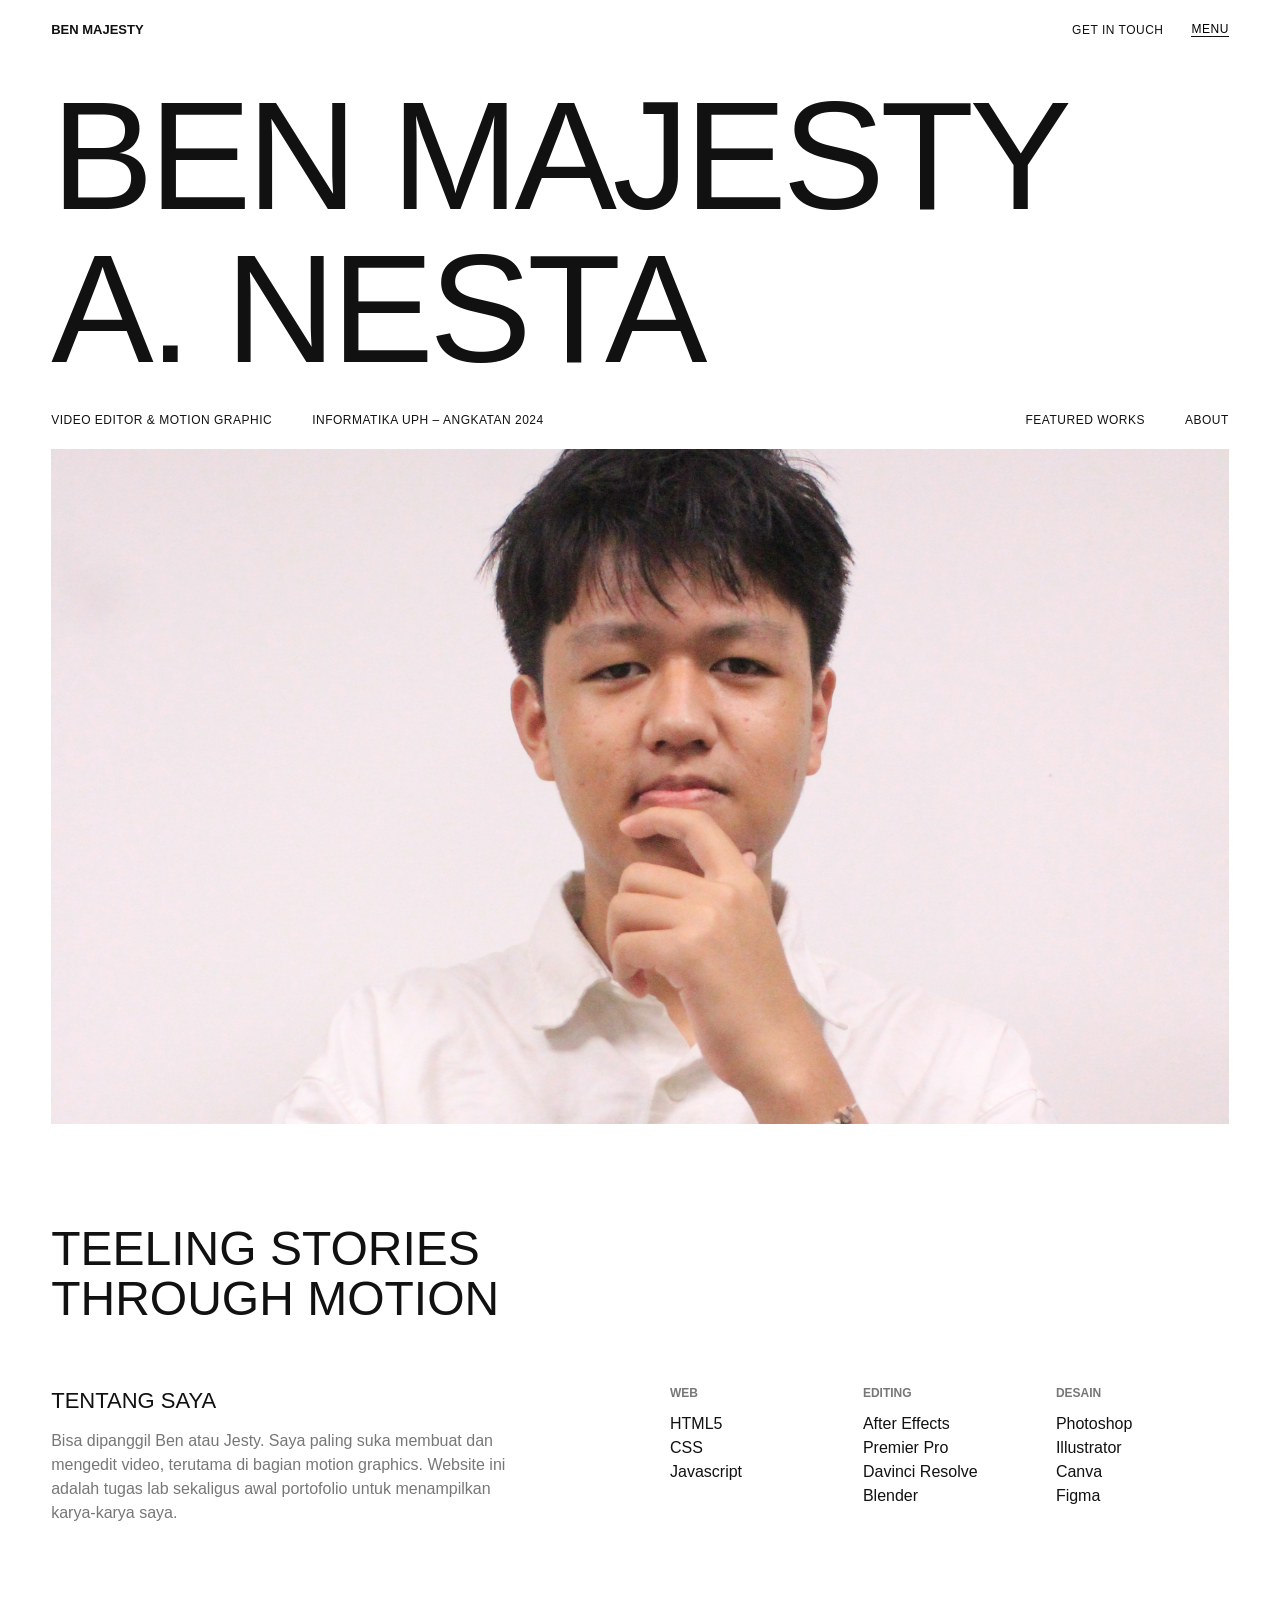
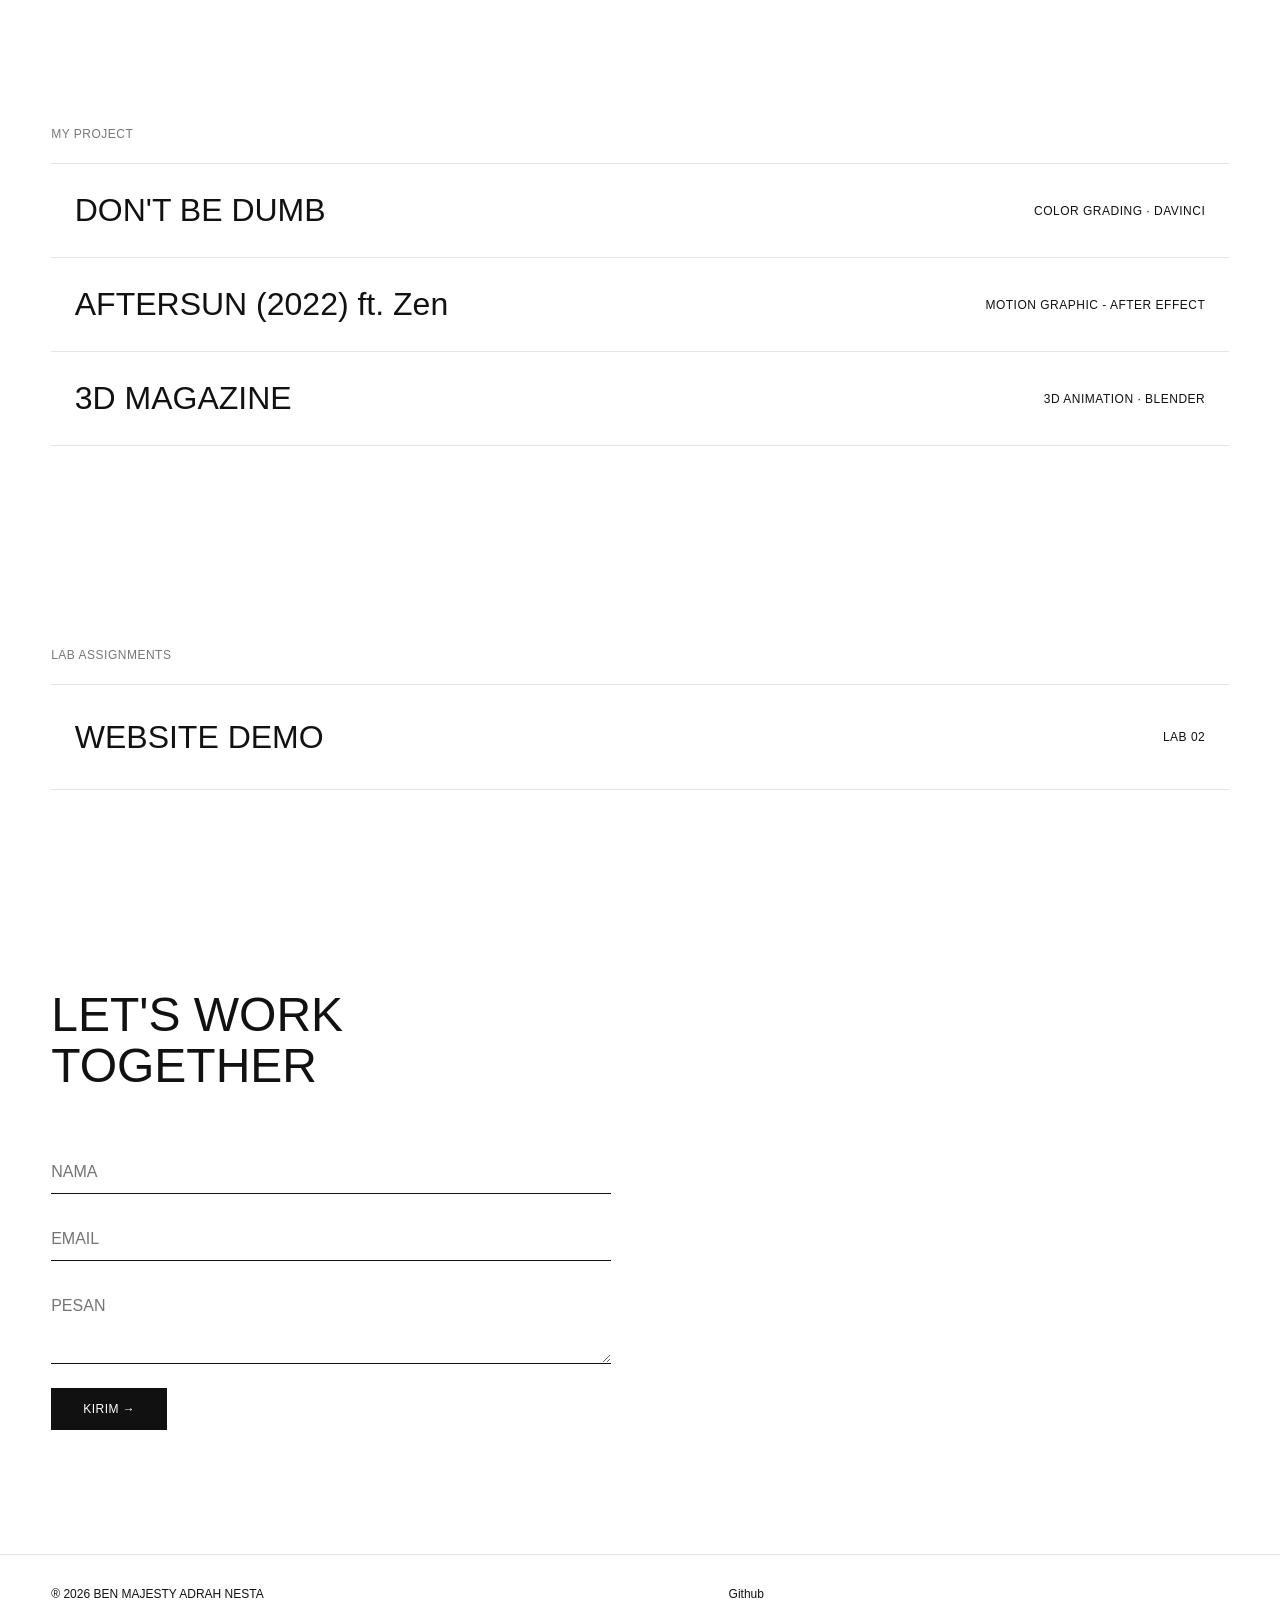
==== commit 511e6d6d: "typo awokawok" ====
--- a/index.html
+++ b/index.html
@@ -44,7 +44,7 @@
                 <div class="tentang-teks">
                     <h3>TENTANG SAYA</h3>
                     <p>
-                        Bisa dipanggil Bet atau Jesty. Saya paling suka membuat dan mengedit video,
+                        Bisa dipanggil Ben atau Jesty. Saya paling suka membuat dan mengedit video,
                         terutama di bagian motion graphics. Website ini adalah tugas lab sekaligus
                         awal portofolio untuk menampilkan karya-karya saya.
                     </p>
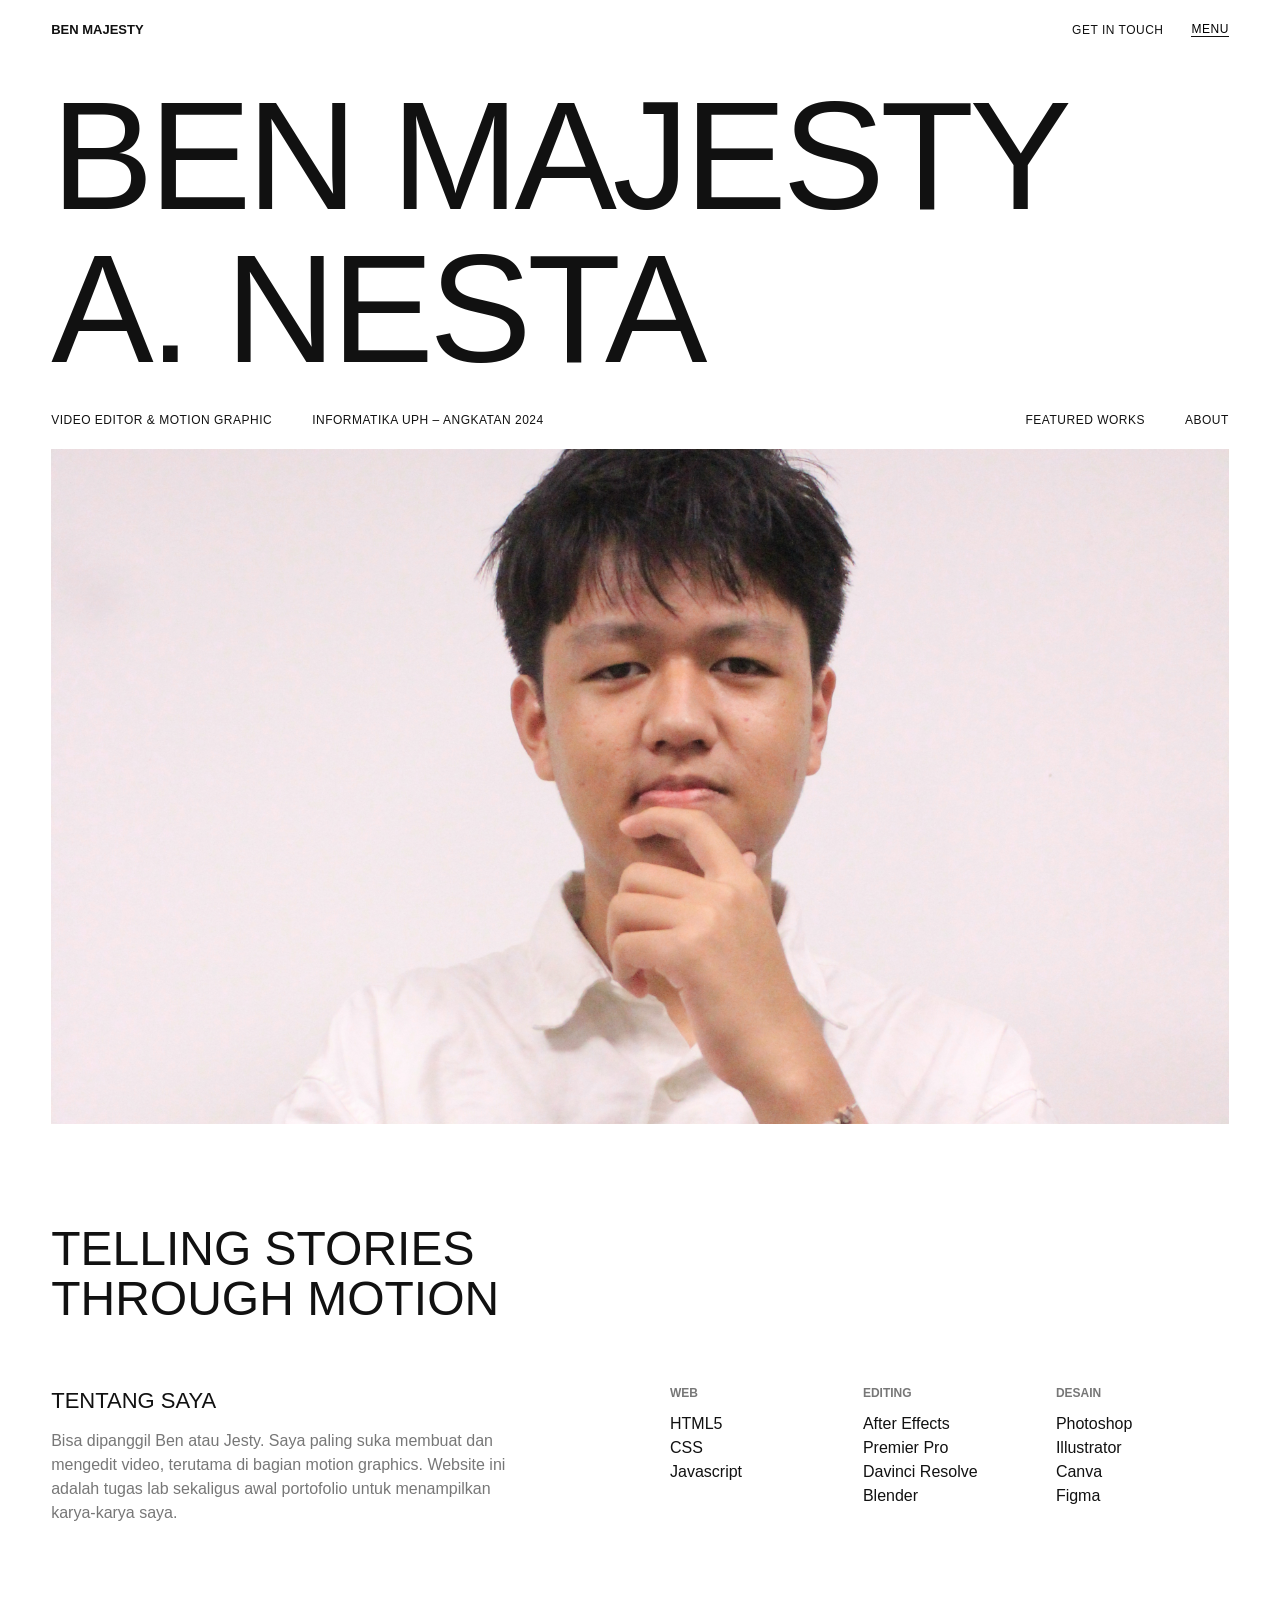
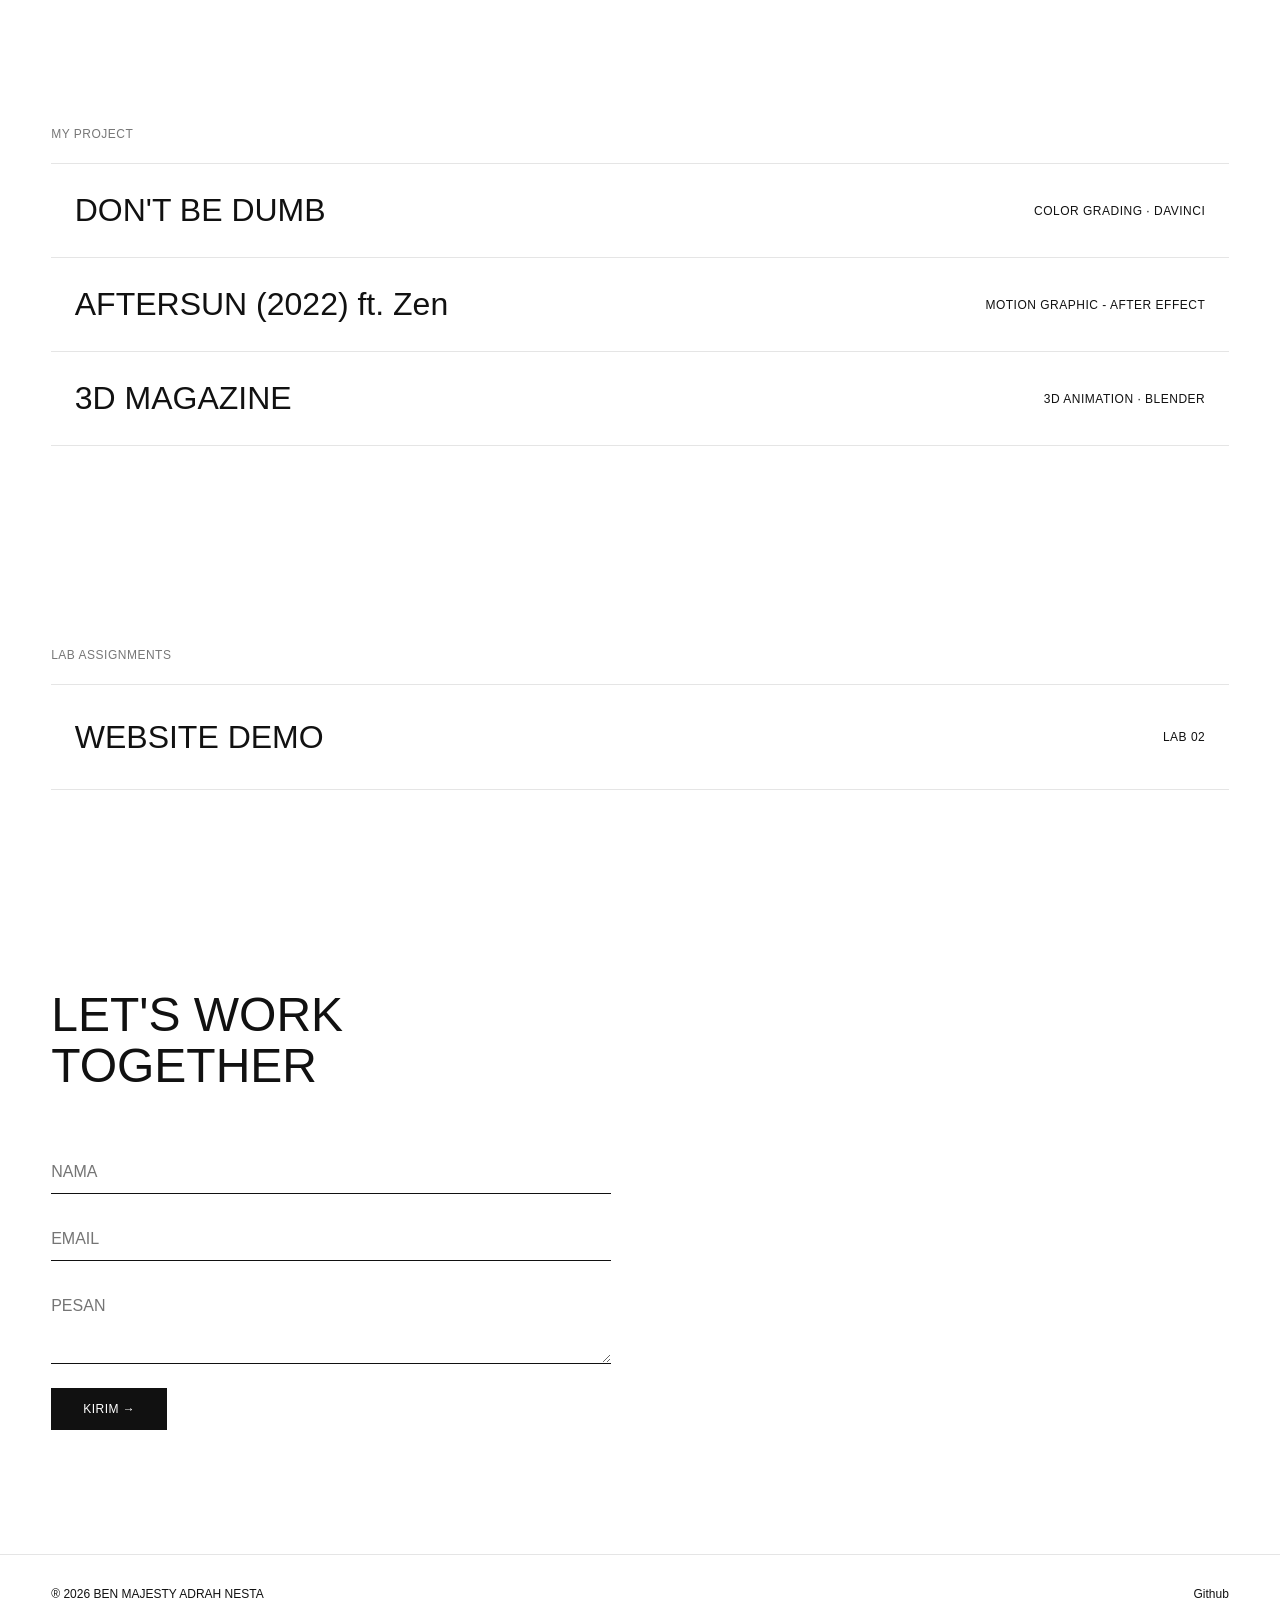
==== commit db7df55c: "typo awokawo" ====
--- a/index.html
+++ b/index.html
@@ -17,7 +17,7 @@
     </header>
 
     <nav class="menu-overlay" id="navLinks">
-            <ul class="nav-links" id="navLinks">
+            <ul class="nav-links">
                 <li><a href="#beranda"><span>01</span>HOME</a></li>
                 <li><a href="#tentang"><span>02</span>ABOUT</a></li>
                 <li><a href="#proyek"><span>03</span>WORKS</a></li>
@@ -39,7 +39,7 @@
         </section>
 
         <section id="tentang" class="section">
-            <h2 class="judul-besar">TEELING STORIES<br> THROUGH MOTION</h2>
+            <h2 class="judul-besar">TELLING STORIES<br> THROUGH MOTION</h2>
             <div class="tentang-isi">
                 <div class="tentang-teks">
                     <h3>TENTANG SAYA</h3>
@@ -139,7 +139,7 @@
 
     <footer class="footer">
         <p>® <span id="tahun"></span> BEN MAJESTY ADRAH NESTA</p>
-            <a href="https://github.com/bspuluh" target="_blank">Github</a></p>
+            <a href="https://github.com/bspuluh" target="_blank">Github</a>
     </footer>
 
     <script src="script.js"></script>
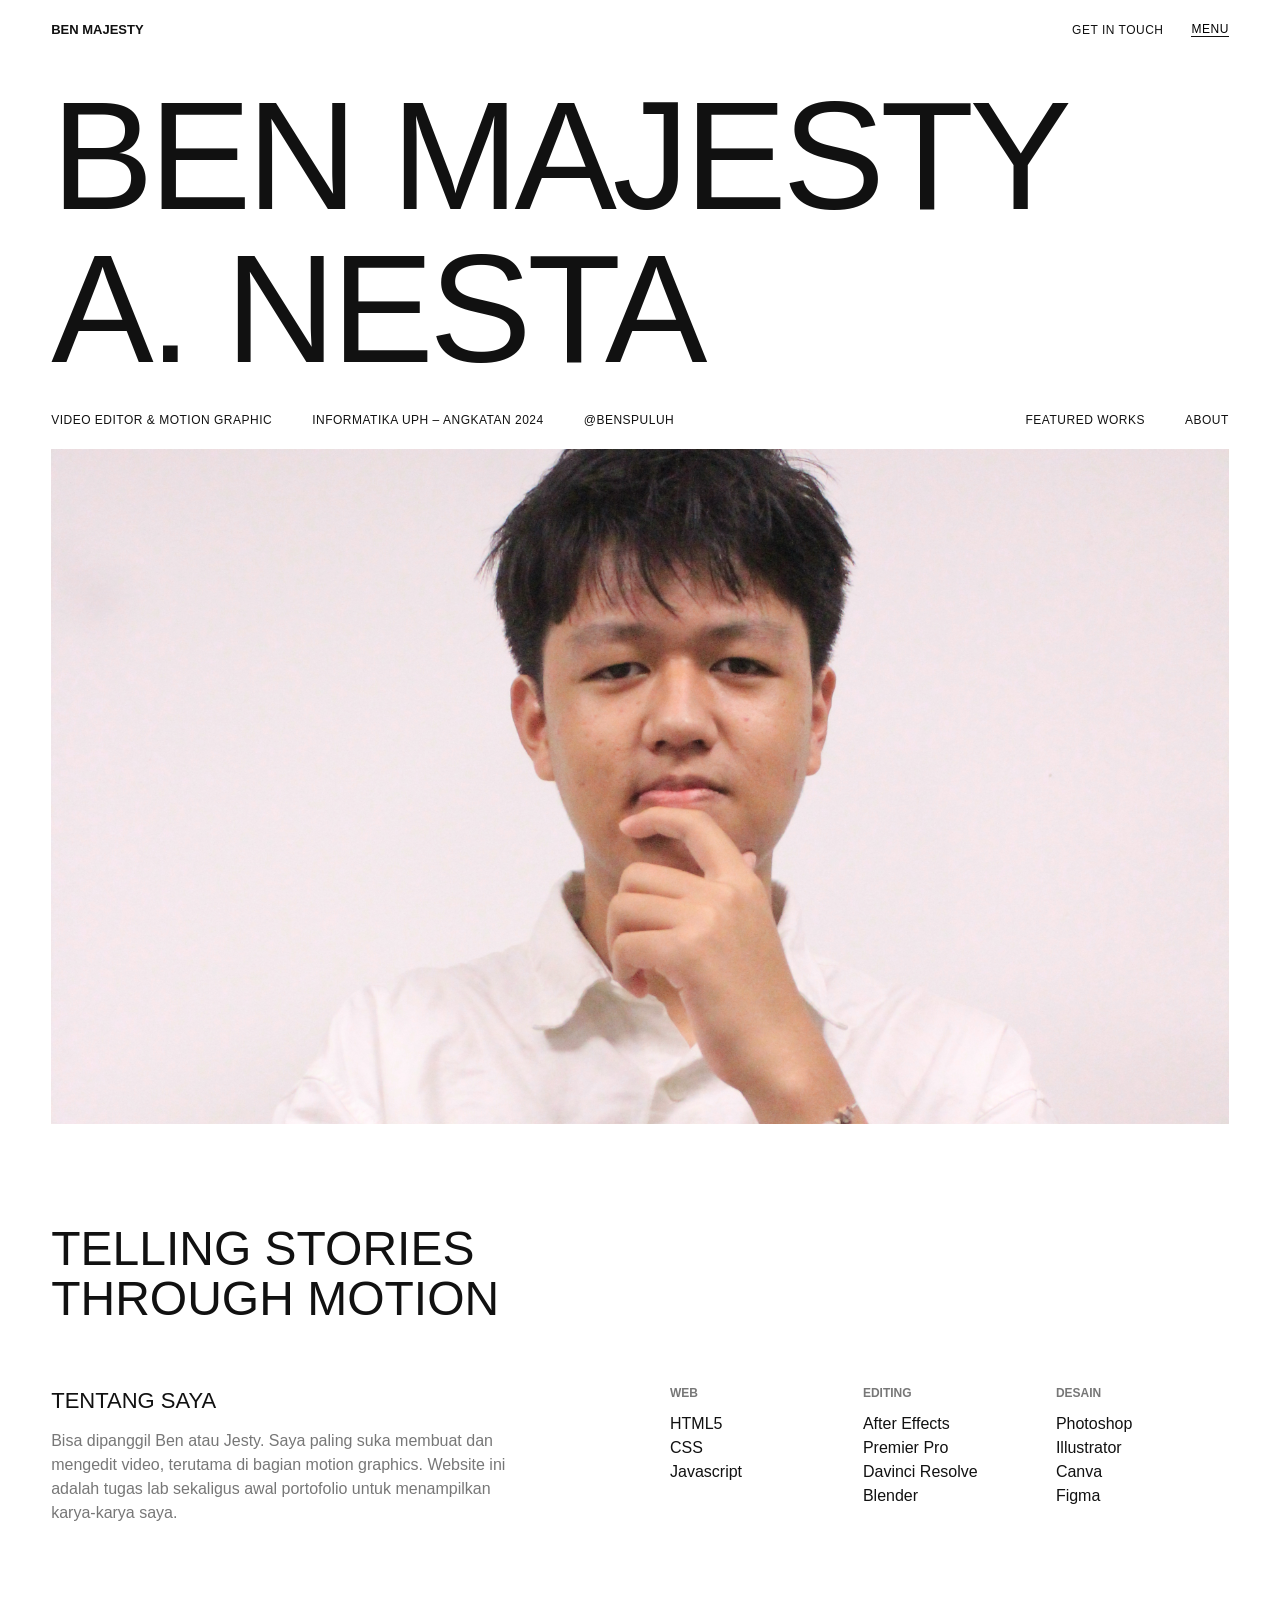
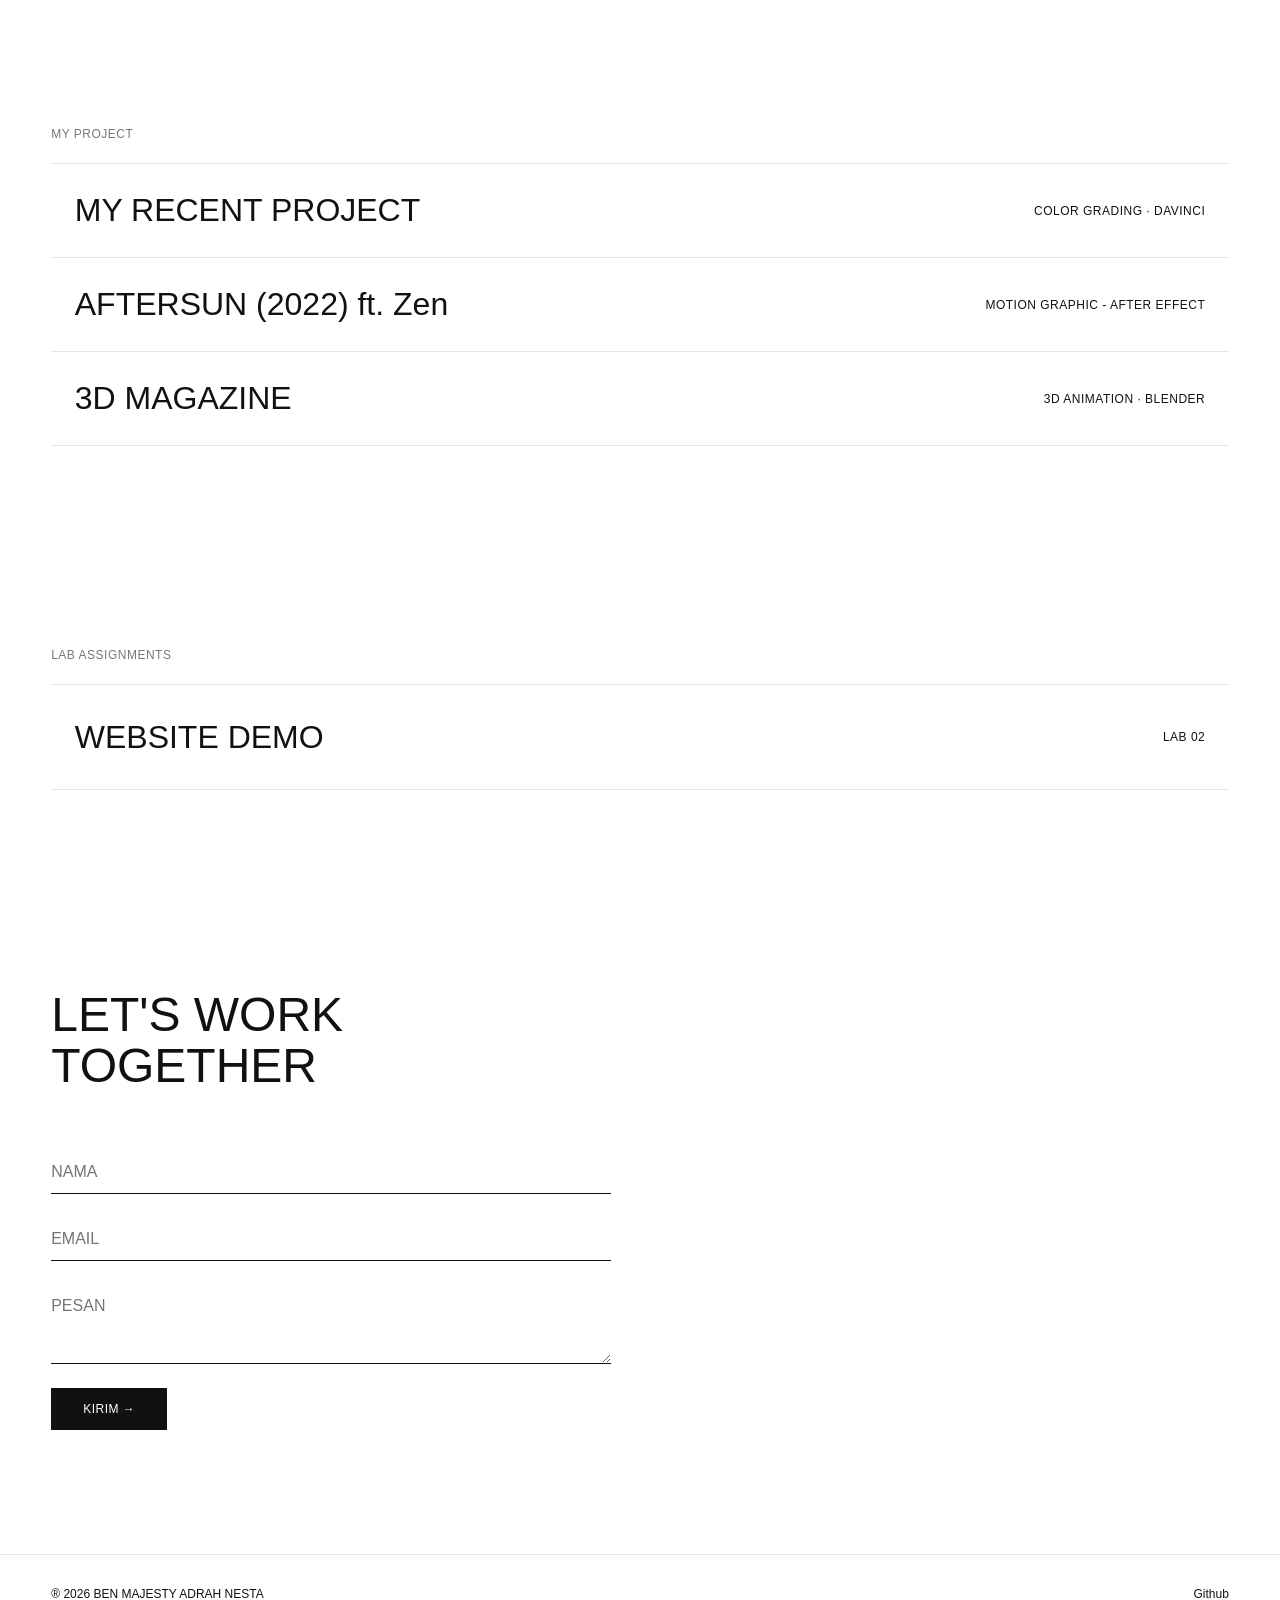
==== commit 8a332d29: "tambah info" ====
--- a/index.html
+++ b/index.html
@@ -32,6 +32,7 @@
             <div class="hero-info">
                     <p>VIDEO EDITOR &amp; MOTION GRAPHIC</p>
                     <p>INFORMATIKA UPH – ANGKATAN 2024</p>
+                    <p>@benspuluh</p>
                     <a href="#proyek">FEATURED WORKS</a>
                     <a href="#tentang">ABOUT</a>
             </div>
@@ -86,7 +87,7 @@
         <div class="proyek-list">
             <article class="proyek-item">
                 <button class="proyek-row">
-                        <span class="proyek-nama">DON'T BE DUMB</span>
+                        <span class="proyek-nama">MY RECENT PROJECT</span>
                         <span class="proyek-tag">COLOR GRADING · DAVINCI</span>
                     </button>
                 <div class="proyek-video">
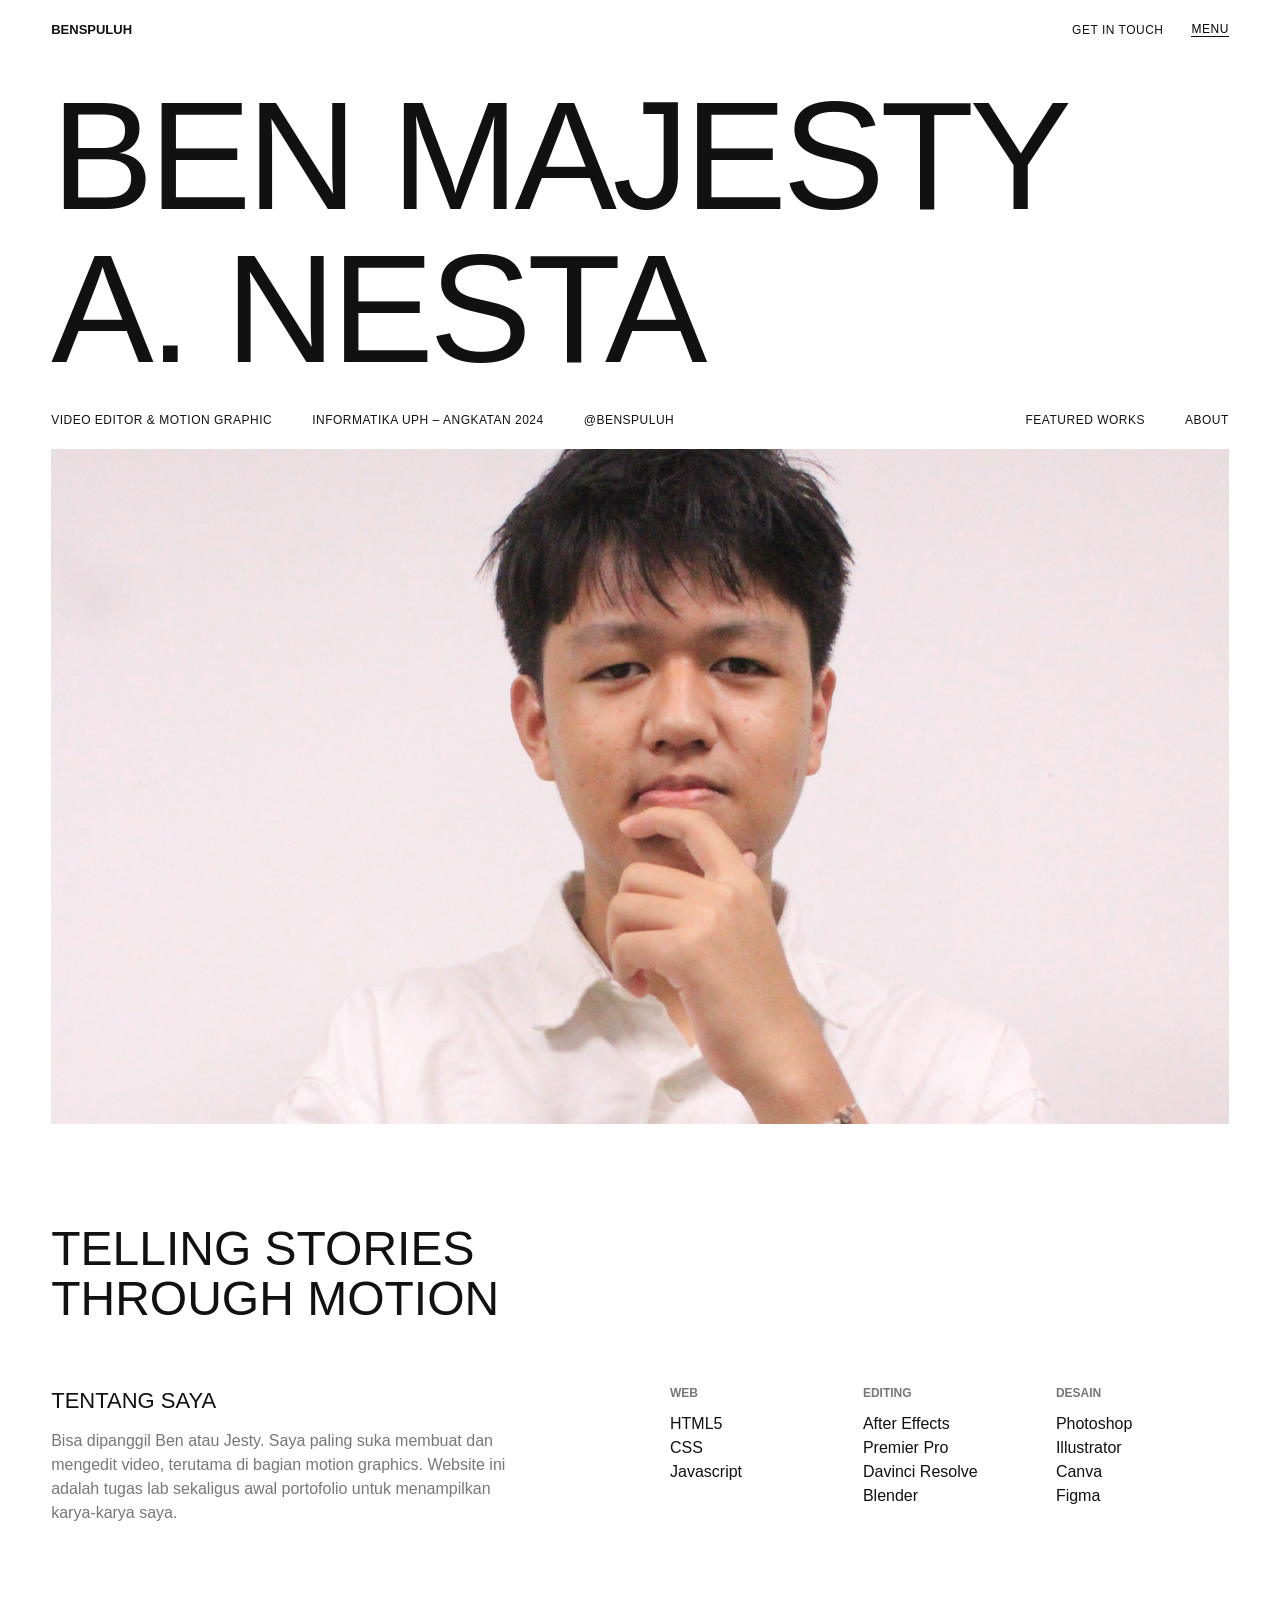
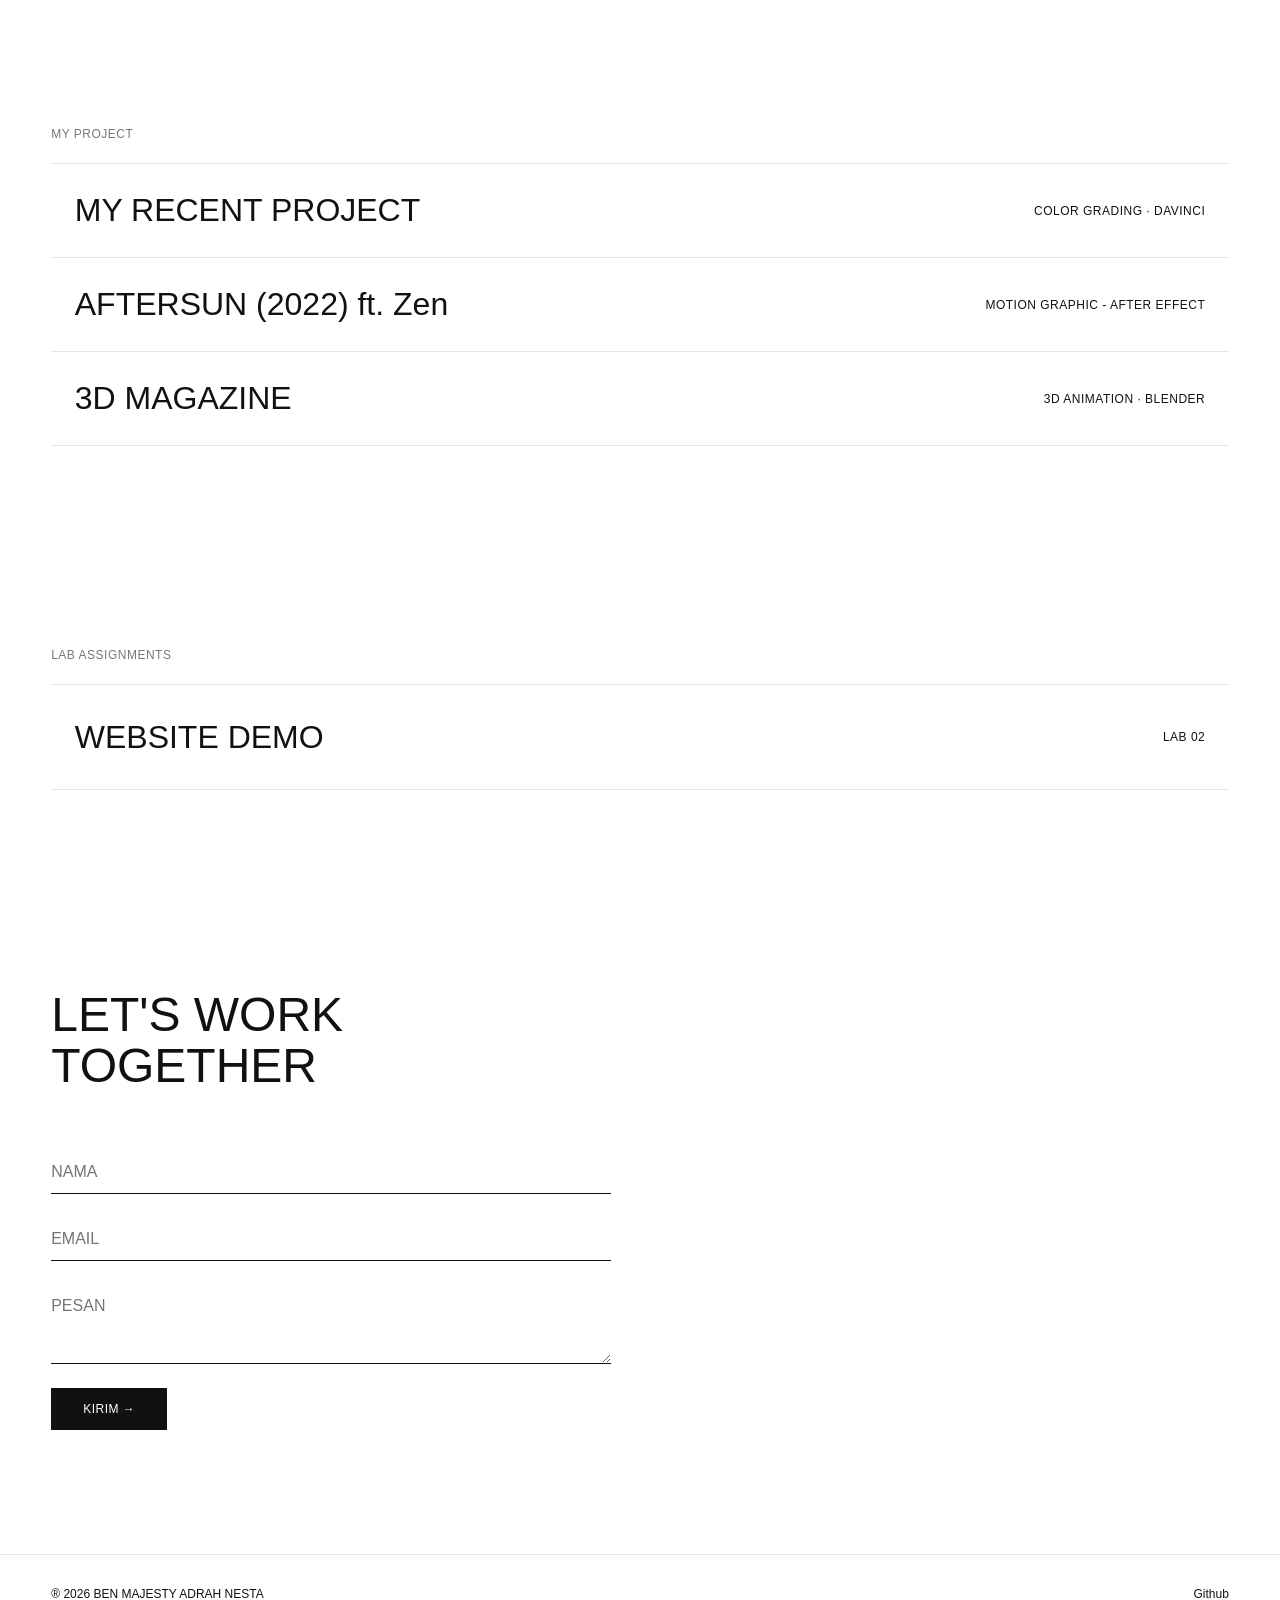
==== commit f572f2af: "ganti nama header" ====
--- a/index.html
+++ b/index.html
@@ -9,7 +9,7 @@
 <body>
 
     <header class="header">
-        <a href="#beranda" class="logo">BEN MAJESTY</a>
+        <a href="#beranda" class="logo">BENSPULUH</a>
         <div class="header-kanan">
             <a href="#kontak" class="link-kecil">GET IN TOUCH</a>
             <button class="menu-btn" id="menuBtn">MENU</button>
